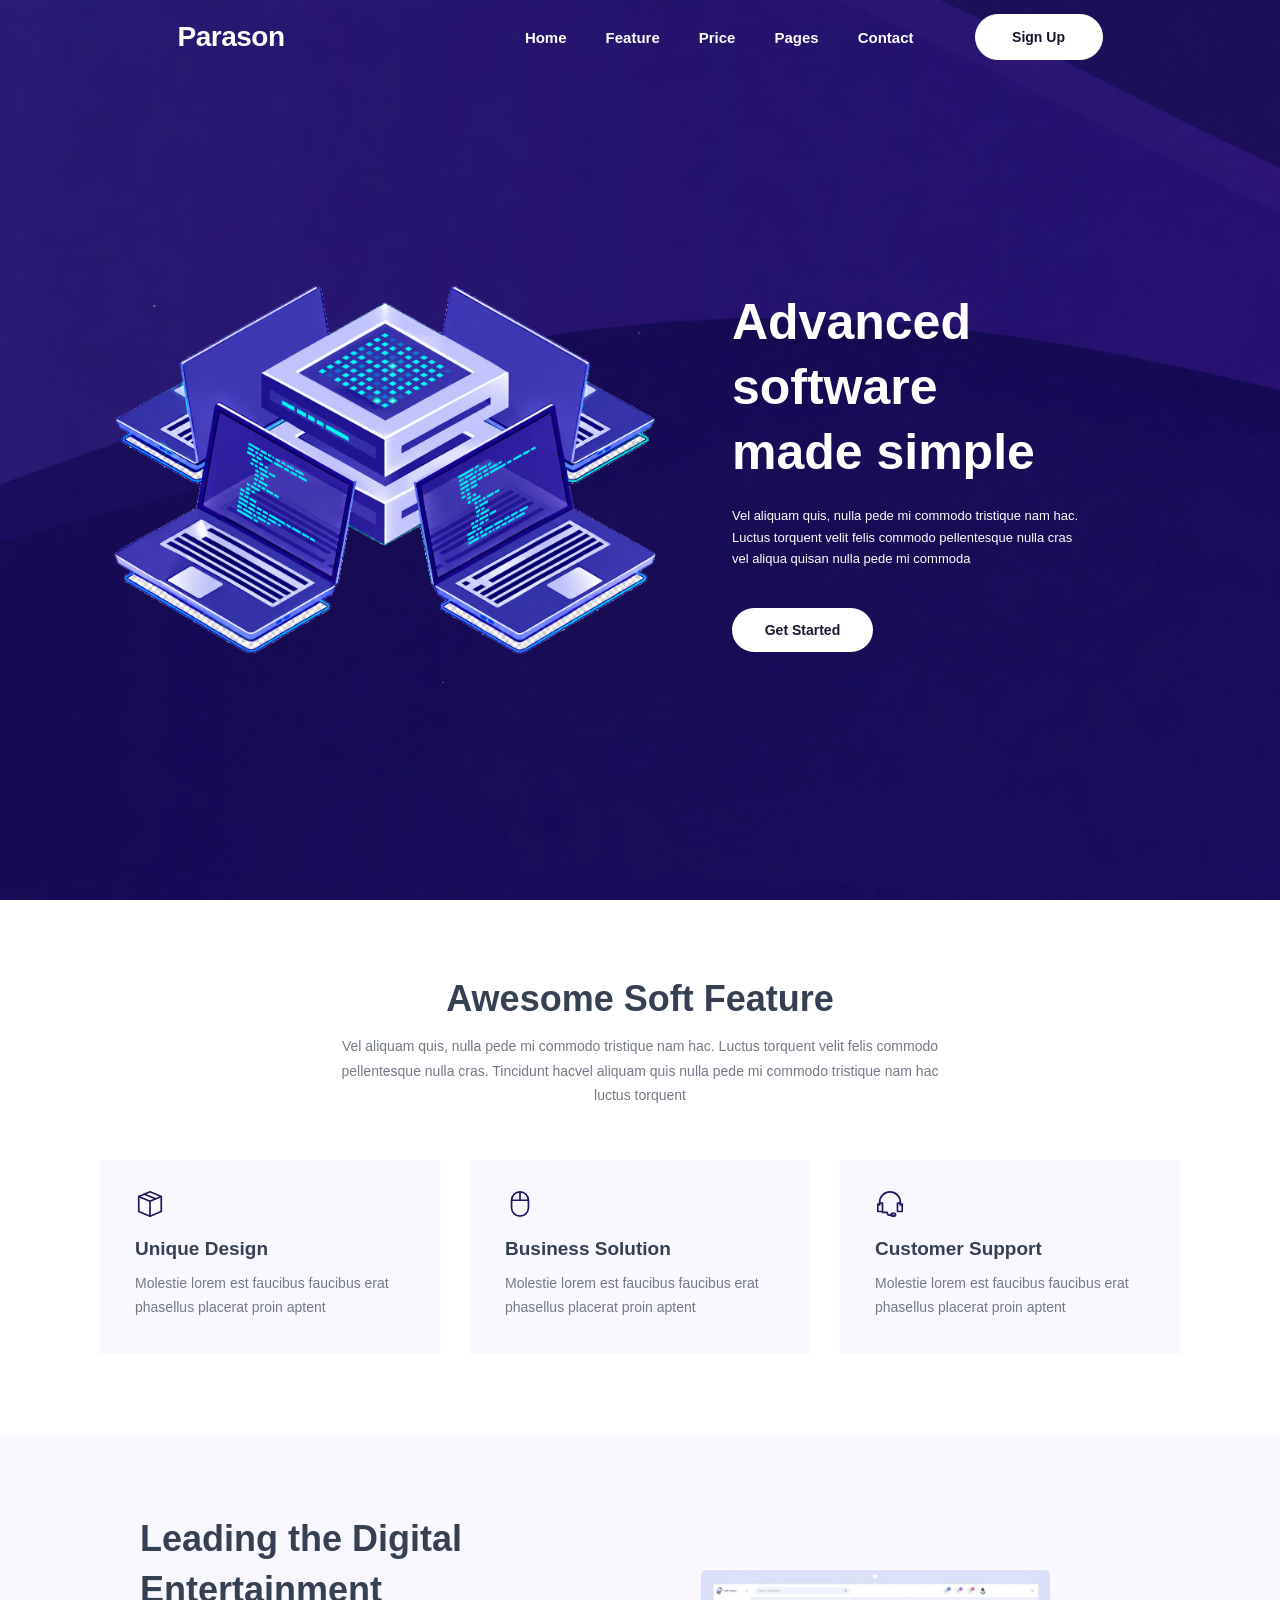
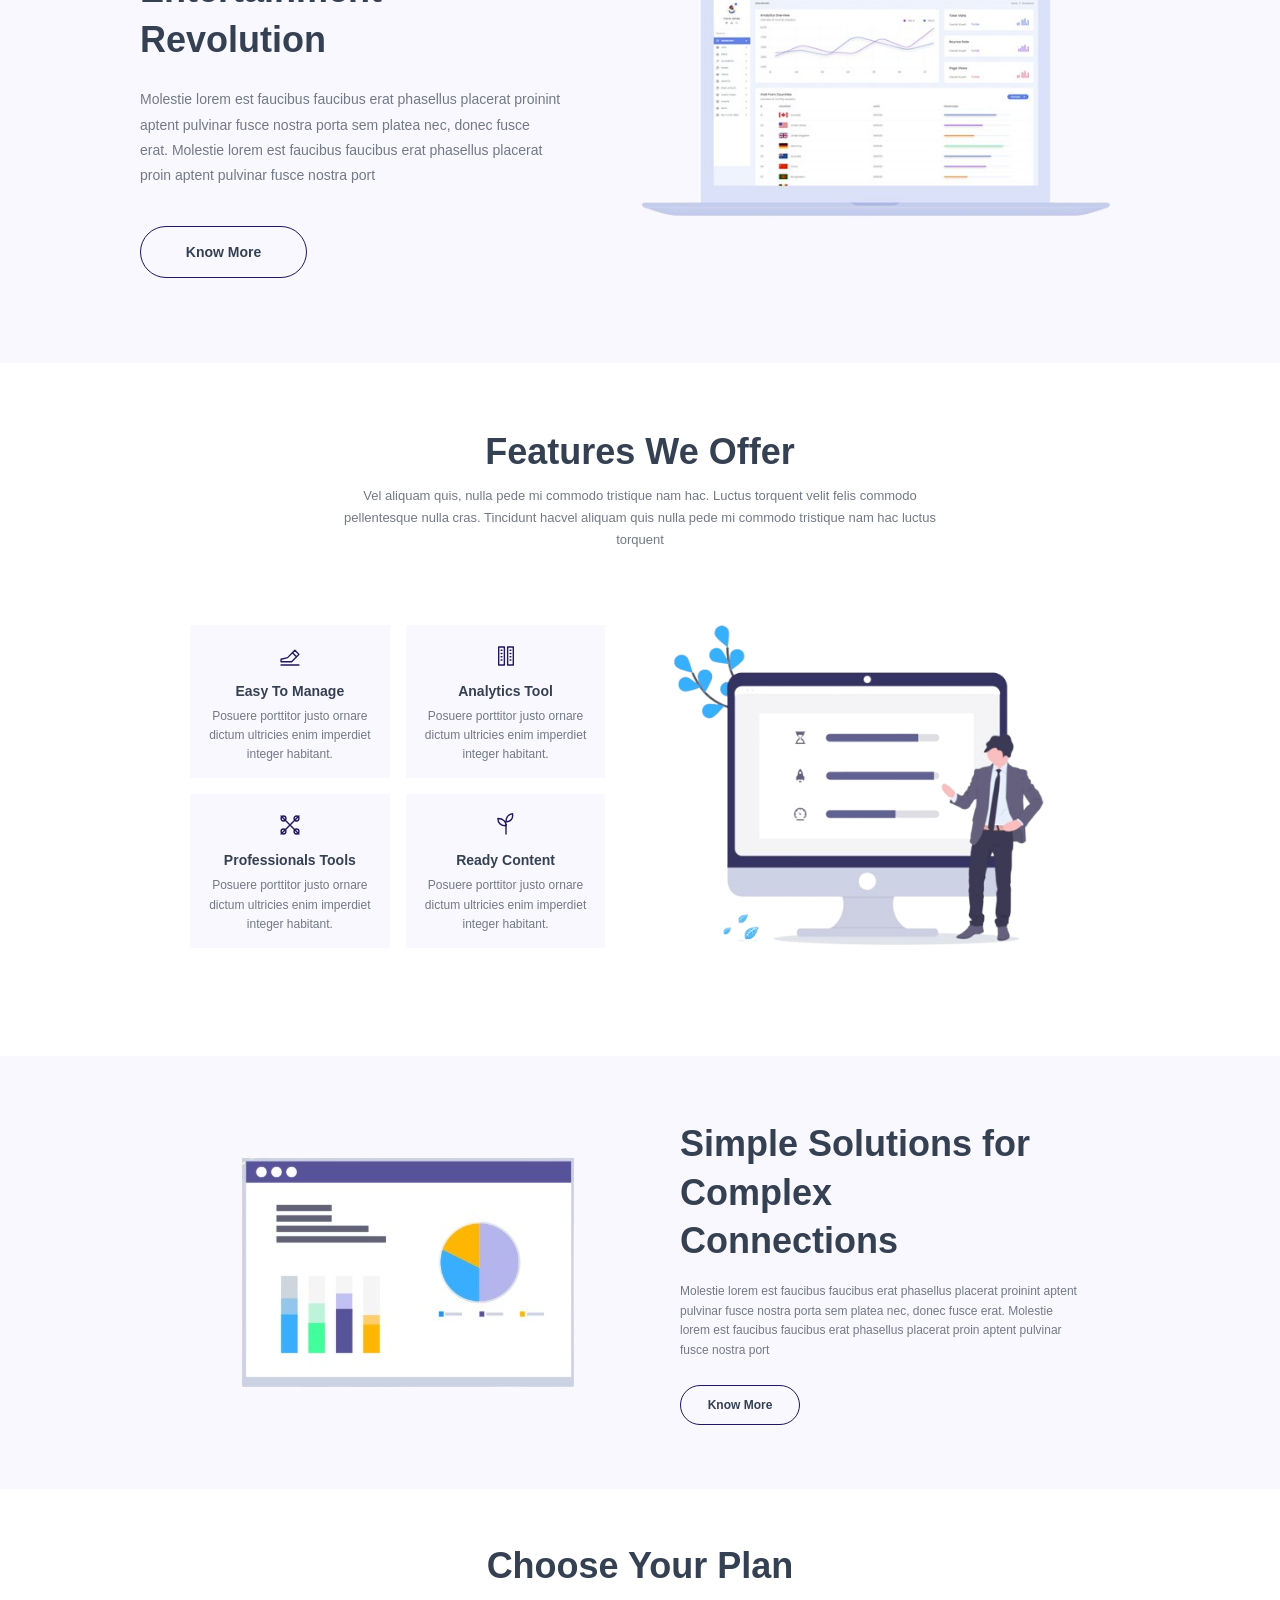
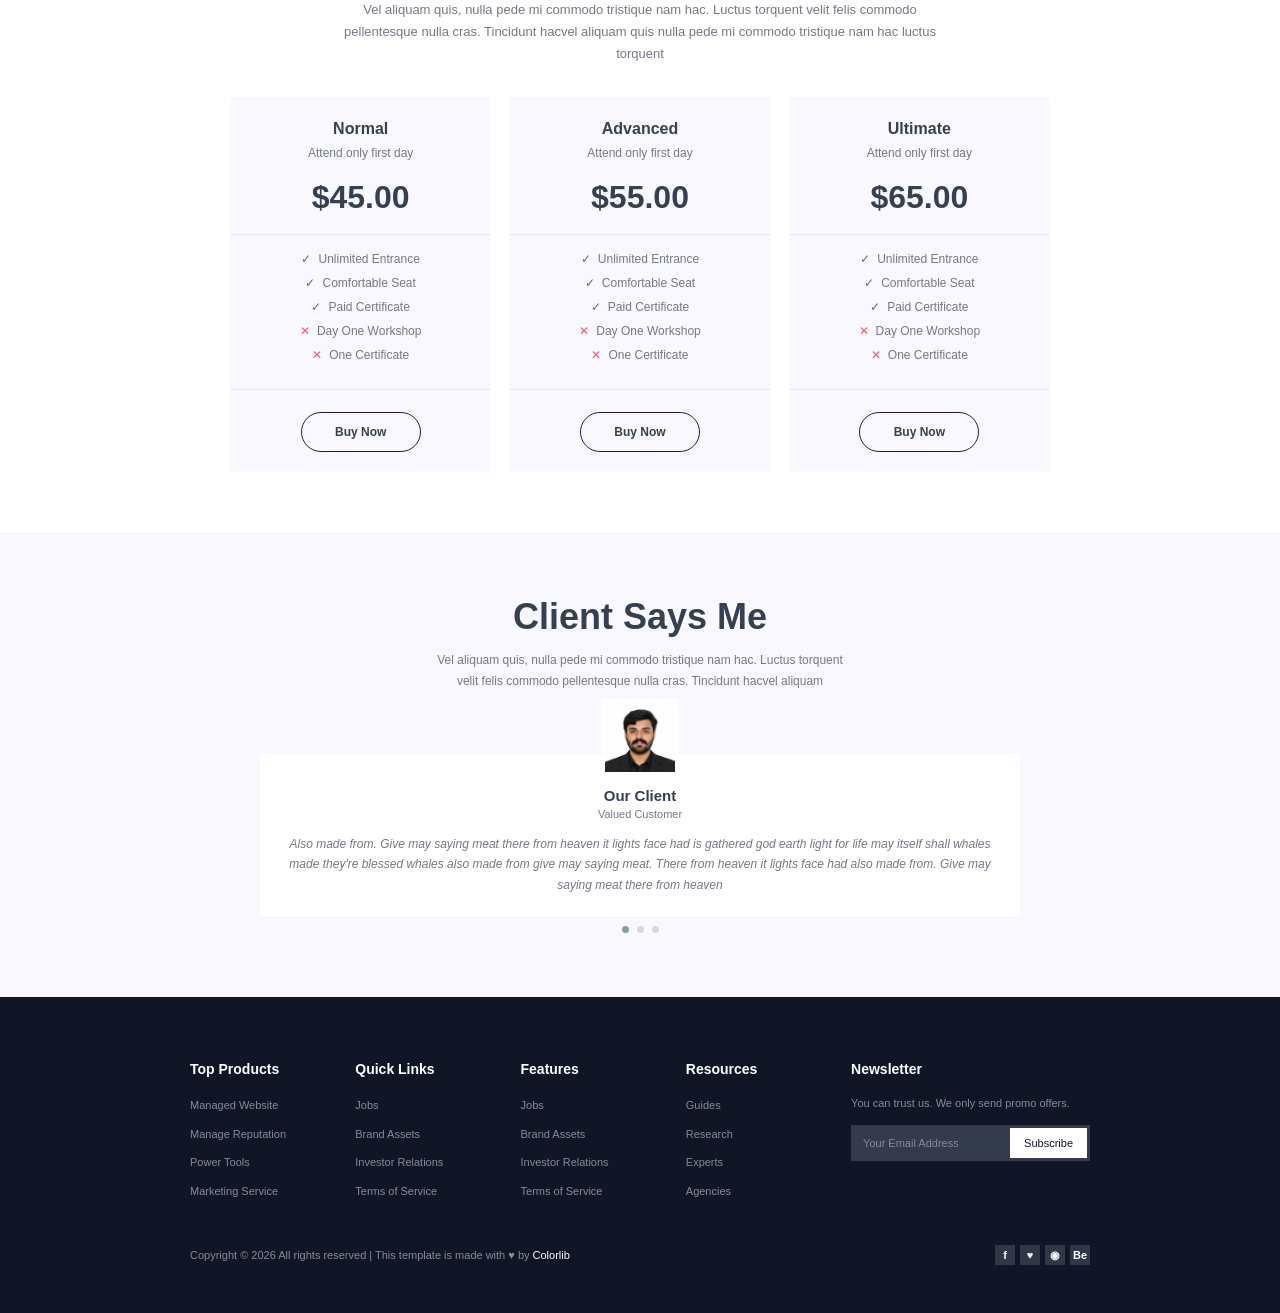
==== index.html @ aaa60394 "Add Parason website pages Co-authored-by: Copilot <223556219+Copilot@users.noreply.github.com>" ====
<!DOCTYPE html>
<html lang="en">
<head>
    <meta charset="UTF-8">
    <meta name="viewport" content="width=device-width, initial-scale=1.0">
    <link rel="stylesheet" href="style.css">
    <title>Parason - Advanced Software Made Simple</title>
</head>
<body>
    <div class="hero-shell">
        <header class="site-header">
            <nav class="navigation" aria-label="Main navigation">
                <a class="logo" href="#home">Parason</a>
                <div class="navigation-links">
                    <a href="#home">Home</a>
                    <a href="#feature">Feature</a>
                    <a href="#price">Price</a>
                    <a href="#pages">Pages</a>
                    <a href="contact.html">Contact</a>
                </div>
                <a class="button button-signup" href="signup.html">Sign Up</a>
            </nav>
        </header>
        <main id="home" class="hero">
            <div class="hero-art">
                <img src="images/hero-art.png" alt="Connected laptops surrounding a glowing computer chip">
            </div>
            <section class="hero-copy" aria-labelledby="hero-title">
                <h1 id="hero-title">Advanced software<br>made simple</h1>
                <p>Vel aliquam quis, nulla pede mi commodo tristique nam hac. Luctus torquent velit felis commodo pellentesque nulla cras vel aliqua quisan nulla pede mi commoda</p>
                <a class="button button-start" href="#feature">Get Started</a>
            </section>
        </main>
    <section id="feature" class="features" aria-labelledby="features-title">
        <div class="features-heading">
            <h2 id="features-title">Awesome Soft Feature</h2>
            <p>Vel aliquam quis, nulla pede mi commodo tristique nam hac. Luctus torquent velit felis commodo pellentesque nulla cras. Tincidunt hacvel aliquam quis nulla pede mi commodo tristique nam hac luctus torquent</p>
        </div>
        <div class="feature-cards">
            <article class="feature-card">
                <svg class="feature-icon" viewBox="0 0 32 32" fill="none" aria-hidden="true">
                    <path d="m16 3 12 5v16l-12 5-12-5V8l12-5Z" />
                    <path d="m4 8 12 5 12-5M16 13v16M10 5.5l12 5" />
                </svg>
                <h3>Unique Design</h3>
                <p>Molestie lorem est faucibus faucibus erat phasellus placerat proin aptent</p>
            </article>
            <article class="feature-card">
                <svg class="feature-icon" viewBox="0 0 32 32" fill="none" aria-hidden="true">
                    <rect x="7" y="3" width="18" height="26" rx="9" />
                    <path d="M7 12h18M16 3v9" />
                </svg>
                <h3>Business Solution</h3>
                <p>Molestie lorem est faucibus faucibus erat phasellus placerat proin aptent</p>
            </article>
            <article class="feature-card">
                <svg class="feature-icon" viewBox="0 0 32 32" fill="none" aria-hidden="true">
                    <path d="M5 17v-3a11 11 0 0 1 22 0v3M5 16H3v8h5v-9H5Zm22 0h2v8h-5v-9h3ZM8 25h5a3 3 0 0 0 3 3h4" />
                    <rect x="17" y="26" width="5" height="3" rx="1.5" />
                </svg>
                <h3>Customer Support</h3>
                <p>Molestie lorem est faucibus faucibus erat phasellus placerat proin aptent</p>
            </article>
        </div>
    </section>
    <section class="digital-showcase" aria-labelledby="showcase-title">
        <div class="showcase-content">
            <div class="showcase-copy">
                <h2 id="showcase-title">Leading the Digital<br>Entertainment Revolution</h2>
                <p>Molestie lorem est faucibus faucibus erat phasellus placerat proinint aptent pulvinar fusce nostra porta sem platea nec, donec fusce erat. Molestie lorem est faucibus faucibus erat phasellus placerat proin aptent pulvinar fusce nostra port</p>
                <a class="button button-outline" href="#feature">Know More</a>
            </div>
            <div class="showcase-art">
                <img src="images/laptop.png" alt="Laptop displaying an analytics dashboard">
            </div>
        </div>
    </section>
    <section class="offered-features" aria-labelledby="offered-title">
        <div class="offered-heading">
            <h2 id="offered-title">Features We Offer</h2>
            <p>Vel aliquam quis, nulla pede mi commodo tristique nam hac. Luctus torquent velit felis commodo pellentesque nulla cras. Tincidunt hacvel aliquam quis nulla pede mi commodo tristique nam hac luctus torquent</p>
        </div>
        <div class="offered-content">
            <div class="offered-grid">
                <article class="offered-card">
                    <svg class="offered-icon" viewBox="0 0 32 32" fill="none" aria-hidden="true">
                        <path d="M5 23h13l9-9-5-5-9 9-8 2v3Z" />
                        <path d="m19 12 5 5M5 27h22" />
                    </svg>
                    <h3>Easy To Manage</h3>
                    <p>Posuere porttitor justo ornare dictum ultricies enim imperdiet integer habitant.</p>
                </article>
                <article class="offered-card">
                    <svg class="offered-icon" viewBox="0 0 32 32" fill="none" aria-hidden="true">
                        <path d="M7 5h7v22H7zM18 5h7v22h-7zM10 9h1m-1 4h1m-1 4h1m-1 4h1m10-12h1m-1 4h1m-1 4h1m-1 4h1" />
                    </svg>
                    <h3>Analytics Tool</h3>
                    <p>Posuere porttitor justo ornare dictum ultricies enim imperdiet integer habitant.</p>
                </article>
                <article class="offered-card">
                    <svg class="offered-icon" viewBox="0 0 32 32" fill="none" aria-hidden="true">
                        <path d="m5 5 22 22M27 5 5 27" />
                        <circle cx="8" cy="8" r="3" />
                        <circle cx="24" cy="8" r="3" />
                        <circle cx="8" cy="24" r="3" />
                        <circle cx="24" cy="24" r="3" />
                    </svg>
                    <h3>Professionals Tools</h3>
                    <p>Posuere porttitor justo ornare dictum ultricies enim imperdiet integer habitant.</p>
                </article>
                <article class="offered-card">
                    <svg class="offered-icon" viewBox="0 0 32 32" fill="none" aria-hidden="true">
                        <path d="M16 27V15" />
                        <path d="M16 17c-7 0-10-4-10-9 7 0 10 4 10 9Zm0-5c0-6 3-9 8-10 1 6-2 10-8 10Z" />
                    </svg>
                    <h3>Ready Content</h3>
                    <p>Posuere porttitor justo ornare dictum ultricies enim imperdiet integer habitant.</p>
                </article>
            </div>
            <div class="offered-art">
                <img src="images/feature%20image.png" alt="Professional presenting a project dashboard on a large screen">
            </div>
        </div>
    </section>
    <section class="connection-solutions" aria-labelledby="solutions-title">
        <div class="solutions-content">
            <div class="solutions-art">
                <img src="images/pie.png" alt="Analytics dashboard with bar and pie charts">
            </div>
            <div class="solutions-copy">
                <h2 id="solutions-title">Simple Solutions for Complex<br>Connections</h2>
                <p>Molestie lorem est faucibus faucibus erat phasellus placerat proinint aptent pulvinar fusce nostra porta sem platea nec, donec fusce erat. Molestie lorem est faucibus faucibus erat phasellus placerat proin aptent pulvinar fusce nostra port</p>
                <a class="button button-outline" href="#feature">Know More</a>
            </div>
        </div>
    </section>
    <section id="price" class="pricing" aria-labelledby="pricing-title">
        <div class="pricing-heading">
            <h2 id="pricing-title">Choose Your Plan</h2>
            <p>Vel aliquam quis, nulla pede mi commodo tristique nam hac. Luctus torquent velit felis commodo pellentesque nulla cras. Tincidunt hacvel aliquam quis nulla pede mi commodo tristique nam hac luctus torquent</p>
        </div>
        <div class="pricing-cards">
            <article class="pricing-card">
                <div class="pricing-summary">
                    <h3>Normal</h3>
                    <p>Attend only first day</p>
                    <div class="price">$45.00</div>
                </div>
                <ul class="pricing-benefits">
                    <li>Unlimited Entrance</li>
                    <li>Comfortable Seat</li>
                    <li>Paid Certificate</li>
                    <li class="unavailable">Day One Workshop</li>
                    <li class="unavailable">One Certificate</li>
                </ul>
                <div class="pricing-action">
                    <a class="button button-outline" href="signup.html">Buy Now</a>
                </div>
            </article>
            <article class="pricing-card">
                <div class="pricing-summary">
                    <h3>Advanced</h3>
                    <p>Attend only first day</p>
                    <div class="price">$55.00</div>
                </div>
                <ul class="pricing-benefits">
                    <li>Unlimited Entrance</li>
                    <li>Comfortable Seat</li>
                    <li>Paid Certificate</li>
                    <li class="unavailable">Day One Workshop</li>
                    <li class="unavailable">One Certificate</li>
                </ul>
                <div class="pricing-action">
                    <a class="button button-outline" href="signup.html">Buy Now</a>
                </div>
            </article>
            <article class="pricing-card">
                <div class="pricing-summary">
                    <h3>Ultimate</h3>
                    <p>Attend only first day</p>
                    <div class="price">$65.00</div>
                </div>
                <ul class="pricing-benefits">
                    <li>Unlimited Entrance</li>
                    <li>Comfortable Seat</li>
                    <li>Paid Certificate</li>
                    <li class="unavailable">Day One Workshop</li>
                    <li class="unavailable">One Certificate</li>
                </ul>
                <div class="pricing-action">
                    <a class="button button-outline" href="signup.html">Buy Now</a>
                </div>
            </article>
        </div>
    </section>
    <section class="testimonials" aria-labelledby="testimonials-title">
        <div class="testimonials-heading">
            <h2 id="testimonials-title">Client Says Me</h2>
            <p>Vel aliquam quis, nulla pede mi commodo tristique nam hac. Luctus torquent velit felis commodo pellentesque nulla cras. Tincidunt hacvel aliquam</p>
        </div>
        <article class="testimonial-card">
            <img class="testimonial-avatar" src="images/Self%20pic.jpeg" alt="Parason client">
            <h3>Our Client</h3>
            <p class="testimonial-role">Valued Customer</p>
            <blockquote>Also made from. Give may saying meat there from heaven it lights face had is gathered god earth light for life may itself shall whales made they're blessed whales also made from give may saying meat. There from heaven it lights face had also made from. Give may saying meat there from heaven</blockquote>
        </article>
        <div class="testimonial-dots" aria-hidden="true">
            <span class="active"></span>
            <span></span>
            <span></span>
        </div>
    </section>
    <footer class="site-footer">
        <div class="footer-content">
            <div class="footer-column">
                <h2>Top Products</h2>
                <ul>
                    <li><a href="#products">Managed Website</a></li>
                    <li><a href="#products">Manage Reputation</a></li>
                    <li><a href="#products">Power Tools</a></li>
                    <li><a href="#products">Marketing Service</a></li>
                </ul>
            </div>
            <div class="footer-column">
                <h2>Quick Links</h2>
                <ul>
                    <li><a href="#jobs">Jobs</a></li>
                    <li><a href="#brand-assets">Brand Assets</a></li>
                    <li><a href="#investor-relations">Investor Relations</a></li>
                    <li><a href="#terms">Terms of Service</a></li>
                </ul>
            </div>
            <div class="footer-column">
                <h2>Features</h2>
                <ul>
                    <li><a href="#jobs">Jobs</a></li>
                    <li><a href="#brand-assets">Brand Assets</a></li>
                    <li><a href="#investor-relations">Investor Relations</a></li>
                    <li><a href="#terms">Terms of Service</a></li>
                </ul>
            </div>
            <div class="footer-column">
                <h2>Resources</h2>
                <ul>
                    <li><a href="#guides">Guides</a></li>
                    <li><a href="#research">Research</a></li>
                    <li><a href="#experts">Experts</a></li>
                    <li><a href="#agencies">Agencies</a></li>
                </ul>
            </div>
            <div class="footer-newsletter">
                <h2>Newsletter</h2>
                <p>You can trust us. We only send promo offers.</p>
                <form class="newsletter-form" action="#" method="get">
                    <label class="visually-hidden" for="newsletter-email">Your email address</label>
                    <input id="newsletter-email" name="email" type="email" placeholder="Your Email Address" required>
                    <button type="submit">Subscribe</button>
                </form>
            </div>
        </div>
        <div class="footer-bottom">
            <p>Copyright &copy; 2026 All rights reserved | This template is made with <span aria-label="love">&#9829;</span> by <a href="#colorlib">Colorlib</a></p>
            <nav class="social-links" aria-label="Social media">
                <a href="#facebook" aria-label="Facebook">f</a>
                <a href="#twitter" aria-label="Twitter">♥</a>
                <a href="#dribbble" aria-label="Dribbble">◉</a>
                <a href="#behance" aria-label="Behance">Be</a>
            </nav>
        </div>
    </footer>
    <script>
        const siteHeader = document.querySelector(".site-header");

        function updateHeaderOnScroll() {
            siteHeader.classList.toggle("is-scrolled", window.scrollY > 20);
        }

        window.addEventListener("scroll", updateHeaderOnScroll, { passive: true });
        updateHeaderOnScroll();
    </script>
    </div>
</body>
</html>
---- style.css ----
* {
    box-sizing: border-box;
    margin: 0;
    padding: 0;
}

:root {
    --header-height: 74px;
    scroll-padding-top: var(--header-height);
}

body {
    min-height: 100vh;
    font-family: "Roboto", sans-serif;
    background: #fff;
}

h1,
h2,
h3 {
    font-family: "Rajdhani", sans-serif;
    font-weight: 700;
}

h1,
.h1 {
    font-size: 50px;
}

h2,
.h2 {
    font-size: 36px;
}

a {
    color: inherit;
    text-decoration: none;
}

.site-header {
    position: sticky;
    z-index: 1000;
    top: 0;
    width: 100%;
    height: var(--header-height);
    color: #fff;
    background: transparent;
    transition: background-color 180ms ease, box-shadow 180ms ease;
}

.site-header.is-scrolled {
    background: #412fb3;
    box-shadow: 0 2px 8px rgb(16 22 37 / 15%);
}

.contact-page-shell {
    min-height: 390px;
    color: #fff;
    background-color: #21175b;
    background-image: url("images/background.png");
    background-position: center top;
    background-size: max(100vw, 231.15vh) 100vh;
    background-repeat: no-repeat;
}

.contact-title {
    min-height: 316px;
    display: grid;
    place-items: center;
    padding: 30px 24px 58px;
    text-align: center;
}

.contact-title h1 {
    margin-bottom: 12px;
}

.contact-title p {
    font-size: 14px;
}

.contact-title a {
    color: #c5d0ff;
}

.contact-content {
    padding: 88px 24px 100px;
    color: #354052;
    background: #fff;
}

.contact-layout {
    width: min(1080px, 100%);
    margin: 0 auto;
    display: grid;
    grid-template-columns: 0.8fr 1.4fr;
    gap: 80px;
}

.contact-details {
    display: flex;
    flex-direction: column;
    gap: 34px;
}

.contact-detail {
    display: flex;
    align-items: flex-start;
    gap: 18px;
}

.contact-detail-icon {
    width: 44px;
    height: 44px;
    flex: 0 0 44px;
    display: grid;
    place-items: center;
    border-radius: 50%;
    background: #f1efff;
    color: #24156d;
}

.contact-detail-icon svg {
    width: 21px;
    height: 21px;
    stroke: currentColor;
    stroke-linecap: round;
    stroke-linejoin: round;
    stroke-width: 1.7;
}

.contact-detail h2,
.contact-form-section h2 {
    margin-bottom: 8px;
    color: #354052;
    font-size: 22px;
}

.contact-detail p,
.contact-detail a,
.contact-form-intro {
    color: #737985;
    font-size: 14px;
    line-height: 1.7;
}

.contact-form-section h2 {
    font-size: 30px;
}

.contact-form-intro {
    margin-bottom: 24px;
}

.contact-form {
    display: grid;
    grid-template-columns: 1fr 1fr;
    gap: 16px;
}

.contact-form input,
.contact-form textarea {
    width: 100%;
    min-width: 0;
    padding: 14px 16px;
    border: 1px solid #e3e4eb;
    border-radius: 3px;
    outline: none;
    background: #fff;
    color: #354052;
    font: inherit;
    font-size: 14px;
}

.contact-form input:focus,
.contact-form textarea:focus {
    border-color: #412fb3;
    box-shadow: 0 0 0 3px rgb(65 47 179 / 10%);
}

.contact-form textarea {
    min-height: 150px;
    grid-column: 1 / -1;
    resize: vertical;
}

.contact-submit {
    min-width: 215px;
    height: 64px;
    border: 1px solid #21146a;
    background: #21146a;
    color: #fff;
    cursor: pointer;
    font-size: 18px;
    font-weight: 700;
    transition: background-color 180ms ease, color 180ms ease, border-color 180ms ease;
}

.button.contact-submit:hover {
    border-color: #21146a;
    background: #21146a;
    color: #fff;
    opacity: 1;
}

.contact-form-note {
    margin-top: 12px;
    color: #737985;
    font-size: 12px;
    line-height: 1.5;
}

.signup-page-shell {
    min-height: 100vh;
}

.signup-title {
    min-height: 270px;
}

.signup-content {
    padding: 72px 24px 88px;
    background: #f8f7ff;
}

.signup-card {
    width: min(540px, 100%);
    margin: 0 auto;
    padding: 42px 44px 36px;
    border: 1px solid #eceaf8;
    border-radius: 10px;
    background: #fff;
    box-shadow: 0 18px 50px rgb(33 23 91 / 9%);
}

.signup-card-heading {
    margin-bottom: 28px;
    text-align: center;
}

.signup-mark {
    width: 48px;
    height: 48px;
    margin: 0 auto 16px;
    display: grid;
    place-items: center;
    border-radius: 15px;
    background: #21146a;
    color: #fff;
    font-family: "Rajdhani", sans-serif;
    font-size: 30px;
    font-weight: 700;
}

.signup-eyebrow {
    margin-bottom: 6px;
    color: #6c5bc2;
    font-size: 11px;
    font-weight: 700;
    letter-spacing: 1.4px;
}

.signup-card-heading h2 {
    margin-bottom: 8px;
    color: #273044;
    font-size: 30px;
}

.signup-card-heading > p:last-child {
    color: #737985;
    font-size: 14px;
    line-height: 1.6;
}

.signup-fields {
    display: grid;
    gap: 17px;
}

.signup-field label {
    display: block;
    margin-bottom: 7px;
    color: #354052;
    font-size: 13px;
    font-weight: 700;
}

.signup-field input {
    width: 100%;
    height: 46px;
    padding: 0 14px;
    border: 1px solid #e3e4eb;
    border-radius: 4px;
    outline: none;
    background: #fff;
    color: #354052;
    font: inherit;
    font-size: 14px;
    transition: border-color 180ms ease, box-shadow 180ms ease;
}

.signup-field input::placeholder {
    color: #a1a5ae;
}

.signup-field input:focus {
    border-color: #412fb3;
    box-shadow: 0 0 0 3px rgb(65 47 179 / 10%);
}

.signup-terms {
    margin-top: 20px;
    display: flex;
    align-items: flex-start;
    gap: 9px;
    color: #737985;
    font-size: 12px;
    line-height: 1.6;
}

.signup-terms input {
    margin-top: 3px;
    accent-color: #21146a;
}

.signup-terms a,
.signup-login a {
    color: #412fb3;
    font-weight: 700;
}

.signup-terms a:hover,
.signup-login a:hover {
    text-decoration: underline;
}

.signup-submit {
    width: 100%;
    height: 52px;
    margin-top: 22px;
    border: 1px solid #21146a;
    background: #21146a;
    color: #fff;
    cursor: pointer;
    font-size: 15px;
    font-weight: 700;
}

.signup-submit:hover {
    border-color: #21146a;
    background: #21146a;
    color: #fff;
    opacity: 0.9;
}

.signup-note {
    margin-top: 16px;
    color: #858b9b;
    font-size: 11px;
    line-height: 1.5;
    text-align: center;
}

.signup-login {
    margin-top: 22px;
    padding-top: 18px;
    border-top: 1px solid #efeff3;
    color: #737985;
    font-size: 13px;
    text-align: center;
}

.hero-shell {
    min-height: 100vh;
    color: #fff;
    background-color: #21175b;
    background-image: url("images/background.png");
    background-position: center top;
    background-size: max(100vw, 231.15vh) 100vh;
    background-repeat: no-repeat;
}

.navigation {
    width: min(925px, calc(100% - 48px));
    height: 100%;
    margin: 0 auto;
    display: flex;
    align-items: center;
}

.logo {
    font-family: "Rajdhani", sans-serif;
    font-size: 28px;
    font-weight: 700;
    letter-spacing: -0.5px;
}

.navigation-links {
    display: flex;
    align-items: center;
    gap: 39px;
    margin-left: auto;
    margin-right: 61px;
    font-size: 15px;
    font-weight: 700;
}

.navigation-links a {
    position: relative;
    text-decoration: none;
}

.navigation-links a::after {
    position: absolute;
    right: 0;
    bottom: -7px;
    left: 0;
    height: 2px;
    background: #fff;
    content: "";
    opacity: 0;
}

.navigation-links a:hover::after,
.navigation-links a:focus-visible::after {
    opacity: 1;
}

.button {
    min-width: 128px;
    height: 46px;
    display: inline-flex;
    align-items: center;
    justify-content: center;
    border-radius: 999px;
    background: #fff;
    color: #17152c;
    font-size: 14px;
    font-weight: 600;
    transition: opacity 180ms ease, background-color 180ms ease, color 180ms ease, border-color 180ms ease;
}

.button:hover {
    opacity: 0.72;
}

.button-signup {
    border: 1px solid #fff;
    background: #fff;
    color: #17152c;
}

.button-signup:hover,
.button-start:hover {
    border: 1px solid #fff;
    background: transparent;
    color: #fff;
    opacity: 1;
}

.hero {
    width: min(1110px, calc(100% - 48px));
    min-height: calc(100vh - var(--header-height));
    margin: 0 auto;
    padding-bottom: 32px;
    display: grid;
    grid-template-columns: 1.3fr 1fr;
    align-items: center;
    gap: 45px;
}

.hero-art img {
    display: block;
    width: 100%;
    height: auto;
}

.hero-copy {
    max-width: 360px;
}

.hero-copy h1 {
    margin-bottom: 20px;
    font-family: "Rajdhani", sans-serif;
    font-size: 50px;
    font-weight: 700;
    line-height: 1.3;
}

.hero-copy p {
    margin-bottom: 38px;
    font-size: 13px;
    line-height: 1.65;
}

.button-start {
    min-width: 141px;
    height: 44px;
}

.features {
    padding: 78px 24px 82px;
    color: #354052;
    background: #fff;
}

.features-heading {
    max-width: 610px;
    margin: 0 auto 52px;
    text-align: center;
}

.features-heading h2 {
    margin-bottom: 14px;
    color: #354052;
    font-family: "Rajdhani", sans-serif;
    font-weight: 700;
}

.features-heading p,
.feature-card p {
    color: #737985;
    font-size: 14px;
    line-height: 1.75;
}

.feature-cards {
    width: min(1080px, 100%);
    margin: 0 auto;
    display: grid;
    grid-template-columns: repeat(3, minmax(0, 1fr));
    gap: 30px;
}

.feature-card {
    min-height: 194px;
    padding: 29px 35px;
    background: #f9f8ff;
    transition: background-color 180ms ease, box-shadow 180ms ease, transform 180ms ease;
}

.feature-card:hover,
.offered-card:hover {
    background: #fff;
    box-shadow: 0 14px 32px rgb(33 23 91 / 10%);
    transform: translateY(-3px);
}

.feature-icon {
    width: 30px;
    height: 30px;
    margin-bottom: 15px;
    stroke: #21175b;
    stroke-linecap: round;
    stroke-linejoin: round;
    stroke-width: 1.8;
}

.feature-card h3 {
    margin-bottom: 11px;
    color: #354052;
    font-family: "Rajdhani", sans-serif;
    font-size: 19px;
    font-weight: 700;
}

.digital-showcase {
    padding: 66px 24px 72px;
    background: #f9f8ff;
}

.showcase-content {
    width: min(1000px, 100%);
    margin: 0 auto;
    display: grid;
    grid-template-columns: 0.9fr 1.1fr;
    align-items: center;
    gap: 64px;
}

.showcase-copy h2 {
    margin-bottom: 22px;
    color: #354052;
    font-family: "Rajdhani", sans-serif;
    font-weight: 700;
    line-height: 1.4;
}

.showcase-copy p {
    margin-bottom: 38px;
    color: #737985;
    font-size: 14px;
    line-height: 1.8;
}

.button-outline {
    min-width: 167px;
    height: 52px;
    border: 1px solid #21175b;
    background: transparent;
    color: #354052;
    font-size: 14px;
}

.button-outline:hover {
    border-color: #24156d;
    background: #24156d;
    color: #fff;
    opacity: 1;
}

.showcase-art img {
    display: block;
    width: 100%;
    height: auto;
}

.offered-features {
    padding: 68px 24px 76px;
    color: #354052;
    background: #fff;
}

.offered-heading {
    max-width: 620px;
    margin: 0 auto 42px;
    text-align: center;
}

.offered-heading h2 {
    margin-bottom: 12px;
    color: #354052;
    font-weight: 700;
}

.offered-heading p {
    color: #737985;
    font-size: 13px;
    line-height: 1.7;
}

.offered-content {
    width: min(900px, 100%);
    margin: 0 auto;
    display: grid;
    grid-template-columns: 1fr 1.08fr;
    align-items: center;
    gap: 36px;
}

.offered-grid {
    display: grid;
    grid-template-columns: repeat(2, minmax(0, 1fr));
    align-items: center;
    gap: 16px;
}

.offered-card {
    min-height: 150px;
    padding: 18px 14px 14px;
    background: #f9f8ff;
    text-align: center;
    transition: background-color 180ms ease, box-shadow 180ms ease, transform 180ms ease;
}

.offered-icon {
    width: 26px;
    height: 26px;
    margin-bottom: 10px;
    stroke: #21175b;
    stroke-linecap: round;
    stroke-linejoin: round;
    stroke-width: 1.7;
}

.offered-card h3 {
    margin-bottom: 8px;
    color: #354052;
    font-size: 14px;
    font-weight: 700;
}

.offered-card p {
    color: #737985;
    font-size: 12px;
    line-height: 1.6;
}

.offered-art img {
    display: block;
    width: 100%;
    height: auto;
}

.connection-solutions {
    padding: 64px 24px;
    background: #f9f8ff;
}

.solutions-content {
    width: min(880px, 100%);
    margin: 0 auto;
    display: grid;
    grid-template-columns: 1fr 1fr;
    align-items: center;
    gap: 80px;
}

.solutions-art img {
    display: block;
    width: 100%;
    height: auto;
}

.solutions-copy h2 {
    margin-bottom: 16px;
    color: #354052;
    font-family: "Rajdhani", sans-serif;
    font-weight: 700;
    line-height: 1.35;
}

.solutions-copy p {
    margin-bottom: 24px;
    color: #737985;
    font-size: 12px;
    line-height: 1.65;
}

.solutions-copy .button-outline {
    min-width: 120px;
    height: 40px;
    font-size: 12px;
}

.pricing {
    padding: 56px 24px 60px;
    color: #354052;
    background: #fff;
}

.pricing-heading {
    max-width: 620px;
    margin: 0 auto 32px;
    text-align: center;
}

.pricing-heading h2 {
    margin-bottom: 12px;
    color: #354052;
    font-family: "Rajdhani", sans-serif;
    font-weight: 700;
}

.pricing-heading p {
    color: #737985;
    font-size: 13px;
    line-height: 1.7;
}

.pricing-cards {
    width: min(820px, 100%);
    margin: 0 auto;
    display: grid;
    grid-template-columns: repeat(3, minmax(0, 1fr));
    gap: 18px;
}

.pricing-card {
    background: #f9f8ff;
    text-align: center;
}

.pricing-summary {
    min-height: 126px;
    padding: 23px 12px 18px;
    border-bottom: 1px solid #e9e8ef;
}

.pricing-summary h3 {
    margin-bottom: 8px;
    color: #354052;
    font-size: 16px;
    font-weight: 700;
}

.pricing-summary p {
    margin-bottom: 19px;
    color: #737985;
    font-size: 12px;
}

.price {
    color: #354052;
    font-size: 32px;
    font-weight: 700;
}

.pricing-benefits {
    min-height: 144px;
    padding: 17px 10px;
    border-bottom: 1px solid #e9e8ef;
    list-style: none;
}

.pricing-benefits li {
    margin: 0 0 10px;
    color: #737985;
    font-size: 12px;
}

.pricing-benefits li::before {
    content: "\2713";
    margin-right: 7px;
    color: #655ca2;
}

.pricing-benefits li.unavailable::before {
    content: "\2715";
    color: #ff5361;
}

.pricing-action {
    padding: 22px 10px 20px;
}

.pricing-action .button-outline {
    min-width: 120px;
    height: 40px;
    font-size: 12px;
}

.testimonials {
    padding: 64px 24px 64px;
    color: #354052;
    background: #f9f8ff;
    text-align: center;
}

.testimonials-heading {
    max-width: 410px;
    margin: 0 auto 64px;
}

.testimonials-heading h2 {
    margin-bottom: 12px;
    color: #354052;
    font-family: "Rajdhani", sans-serif;
    font-weight: 700;
}

.testimonials-heading p {
    color: #737985;
    font-size: 12px;
    line-height: 1.7;
}

.testimonial-card {
    position: relative;
    width: min(760px, 100%);
    margin: 0 auto;
    padding: 32px 24px 21px;
    background: #fff;
}

.testimonial-avatar {
    position: absolute;
    top: -56px;
    left: 50%;
    width: 76px;
    height: 76px;
    border: 3px solid #fff;
    object-fit: cover;
    object-position: center 28%;
    transform: translateX(-50%);
}

.testimonial-card h3 {
    margin-bottom: 4px;
    color: #354052;
    font-size: 15px;
    font-weight: 700;
}

.testimonial-role {
    margin-bottom: 14px;
    color: #737985;
    font-size: 11px;
}

.testimonial-card blockquote {
    color: #737985;
    font-size: 12px;
    font-style: italic;
    line-height: 1.7;
}

.testimonial-dots {
    display: flex;
    justify-content: center;
    gap: 8px;
    margin-top: 10px;
}

.testimonial-dots span {
    width: 7px;
    height: 7px;
    border-radius: 50%;
    background: #d7d7d7;
}

.testimonial-dots span.active {
    background: #8a9d97;
}

.site-footer {
    padding: 64px 24px 48px;
    color: #fff;
    background: #101625;
}

.footer-content,
.footer-bottom {
    width: min(900px, 100%);
    margin: 0 auto;
}

.footer-content {
    display: grid;
    grid-template-columns: repeat(4, minmax(0, 1fr)) 1.55fr;
    gap: 24px;
}

.footer-column h2,
.footer-newsletter h2 {
    margin-bottom: 18px;
    color: #fff;
    font-size: 14px;
    font-weight: 700;
}

.footer-column ul {
    list-style: none;
}

.footer-column li {
    margin-bottom: 10px;
}

.footer-column a,
.footer-newsletter p,
.footer-bottom p {
    color: #858b9b;
    font-size: 11px;
    line-height: 1.5;
}

.footer-column a:hover,
.footer-bottom a:hover {
    color: #fff;
}

.footer-newsletter p {
    margin-bottom: 13px;
}

.newsletter-form {
    display: flex;
    min-height: 36px;
    padding: 3px;
    background: #343b4b;
}

.newsletter-form input {
    min-width: 0;
    flex: 1;
    padding: 0 9px;
    border: 0;
    outline: 0;
    background: transparent;
    color: #fff;
    font: inherit;
    font-size: 11px;
}

.newsletter-form input::placeholder {
    color: #858b9b;
}

.newsletter-form button {
    padding: 0 14px;
    border: 0;
    background: #fff;
    color: #101625;
    font-size: 11px;
    cursor: pointer;
}

.footer-bottom {
    margin-top: 36px;
    display: flex;
    align-items: center;
    justify-content: space-between;
    gap: 20px;
}

.footer-bottom a {
    color: #fff;
}

.footer-bottom p span {
    color: #858b9b;
}

.social-links {
    display: flex;
    gap: 5px;
}

.social-links a {
    width: 20px;
    height: 20px;
    display: inline-flex;
    align-items: center;
    justify-content: center;
    background: #303747;
    color: #fff;
    font-size: 11px;
    font-weight: 700;
    transition: background-color 180ms ease, color 180ms ease;
}

.social-links a:hover {
    background: #fff;
    color: #21175b;
}

.visually-hidden {
    position: absolute;
    width: 1px;
    height: 1px;
    padding: 0;
    margin: -1px;
    overflow: hidden;
    clip: rect(0, 0, 0, 0);
    white-space: nowrap;
    border: 0;
}

@media (max-width: 800px) {
    .contact-layout {
        grid-template-columns: 1fr 1.4fr;
        gap: 36px;
    }

    .navigation {
        width: calc(100% - 40px);
    }

    .navigation-links {
        gap: 20px;
        margin-right: 24px;
    }

    .hero {
        min-height: auto;
        padding: 70px 0 90px;
        grid-template-columns: 1fr 1fr;
        gap: 38px;
    }

    .hero-copy h1 {
        font-size: 32px;
    }

    .features {
        padding: 68px 24px 72px;
    }

    .features-heading {
        margin-bottom: 42px;
    }

    .feature-cards {
        grid-template-columns: repeat(2, minmax(0, 1fr));
        gap: 20px;
    }

    .digital-showcase {
        padding: 60px 24px;
    }

    .showcase-content {
        grid-template-columns: 1fr 1fr;
        gap: 36px;
    }

    .offered-features {
        padding: 60px 24px 68px;
    }

    .offered-content {
        grid-template-columns: 1fr 0.95fr;
        gap: 24px;
    }

    .offered-grid {
        gap: 14px;
    }

    .offered-card {
        padding-right: 12px;
        padding-left: 12px;
    }

    .solutions-content {
        width: min(700px, 100%);
        gap: 36px;
    }

    .pricing {
        padding: 58px 24px 68px;
    }

    .testimonials {
        padding: 60px 24px 68px;
    }

    .footer-content,
    .footer-bottom {
        width: min(760px, 100%);
    }

    .footer-content {
        grid-template-columns: repeat(3, minmax(0, 1fr));
        row-gap: 26px;
    }

    .footer-newsletter {
        grid-column: span 2;
    }
}

@media (max-width: 600px) {
    :root {
        --header-height: 110px;
    }

    .site-header {
        height: var(--header-height);
        padding: 18px 0;
    }

    .contact-page-shell {
        min-height: 340px;
    }

    .contact-title {
        min-height: 230px;
        padding: 24px 20px 42px;
    }

    .contact-title h1 {
        font-size: 42px;
    }

    .contact-content {
        padding: 58px 20px 68px;
    }

    .signup-title {
        min-height: 220px;
    }

    .signup-content {
        padding: 44px 16px 58px;
    }

    .signup-card {
        padding: 32px 22px 28px;
    }

    .signup-card-heading h2 {
        font-size: 26px;
    }

    .contact-layout {
        grid-template-columns: 1fr;
        gap: 44px;
    }

    .contact-details {
        gap: 24px;
    }

    .contact-form {
        grid-template-columns: 1fr;
    }

    .contact-form textarea {
        grid-column: auto;
    }

    .navigation {
        flex-wrap: wrap;
        justify-content: space-between;
        row-gap: 18px;
    }

    .navigation-links {
        order: 3;
        width: 100%;
        justify-content: space-between;
        gap: 10px;
        margin: 0;
    }

    .hero {
        width: calc(100% - 40px);
        padding: 40px 0 64px;
        grid-template-columns: 1fr;
        gap: 28px;
    }

    .hero-art {
        max-width: 440px;
        margin: 0 auto;
    }

    .hero-copy {
        max-width: none;
    }

    .hero-copy h1 {
        font-size: 34px;
    }

    .features {
        padding: 72px 20px;
    }

    .features-heading {
        margin-bottom: 36px;
    }

    .feature-cards {
        grid-template-columns: 1fr;
        gap: 16px;
    }

    .feature-card {
        min-height: 0;
        padding: 26px;
    }

    .digital-showcase {
        padding: 72px 20px;
    }

    .showcase-content {
        grid-template-columns: 1fr;
        gap: 34px;
    }

    .showcase-copy {
        order: 1;
    }

    .showcase-art {
        order: 0;
    }

    .offered-features {
        padding: 56px 20px 64px;
    }

    .offered-heading {
        margin-bottom: 30px;
    }

    .offered-content {
        grid-template-columns: 1fr;
        gap: 32px;
    }

    .offered-art {
        max-width: 420px;
        margin: 0 auto;
    }

    .offered-card {
        min-height: 140px;
        padding: 18px 12px;
    }

    .connection-solutions {
        padding: 56px 20px;
    }

    .solutions-content {
        grid-template-columns: 1fr;
        gap: 28px;
    }

    .solutions-art {
        width: min(340px, 100%);
        margin: 0 auto;
    }

    .pricing {
        padding: 52px 20px 60px;
    }

    .pricing-heading {
        margin-bottom: 36px;
    }

    .pricing-cards {
        max-width: 360px;
        grid-template-columns: 1fr;
        gap: 18px;
    }

    .testimonials {
        padding: 56px 20px 60px;
    }

    .testimonials-heading {
        margin-bottom: 62px;
    }

    .testimonial-card {
        padding-right: 18px;
        padding-left: 18px;
    }

    .site-footer {
        padding: 56px 20px 36px;
    }

    .footer-content {
        grid-template-columns: repeat(2, minmax(0, 1fr));
        gap: 26px 20px;
    }

    .footer-newsletter {
        grid-column: 1 / -1;
    }

    .footer-bottom {
        margin-top: 32px;
        align-items: flex-start;
        flex-direction: column;
    }
}
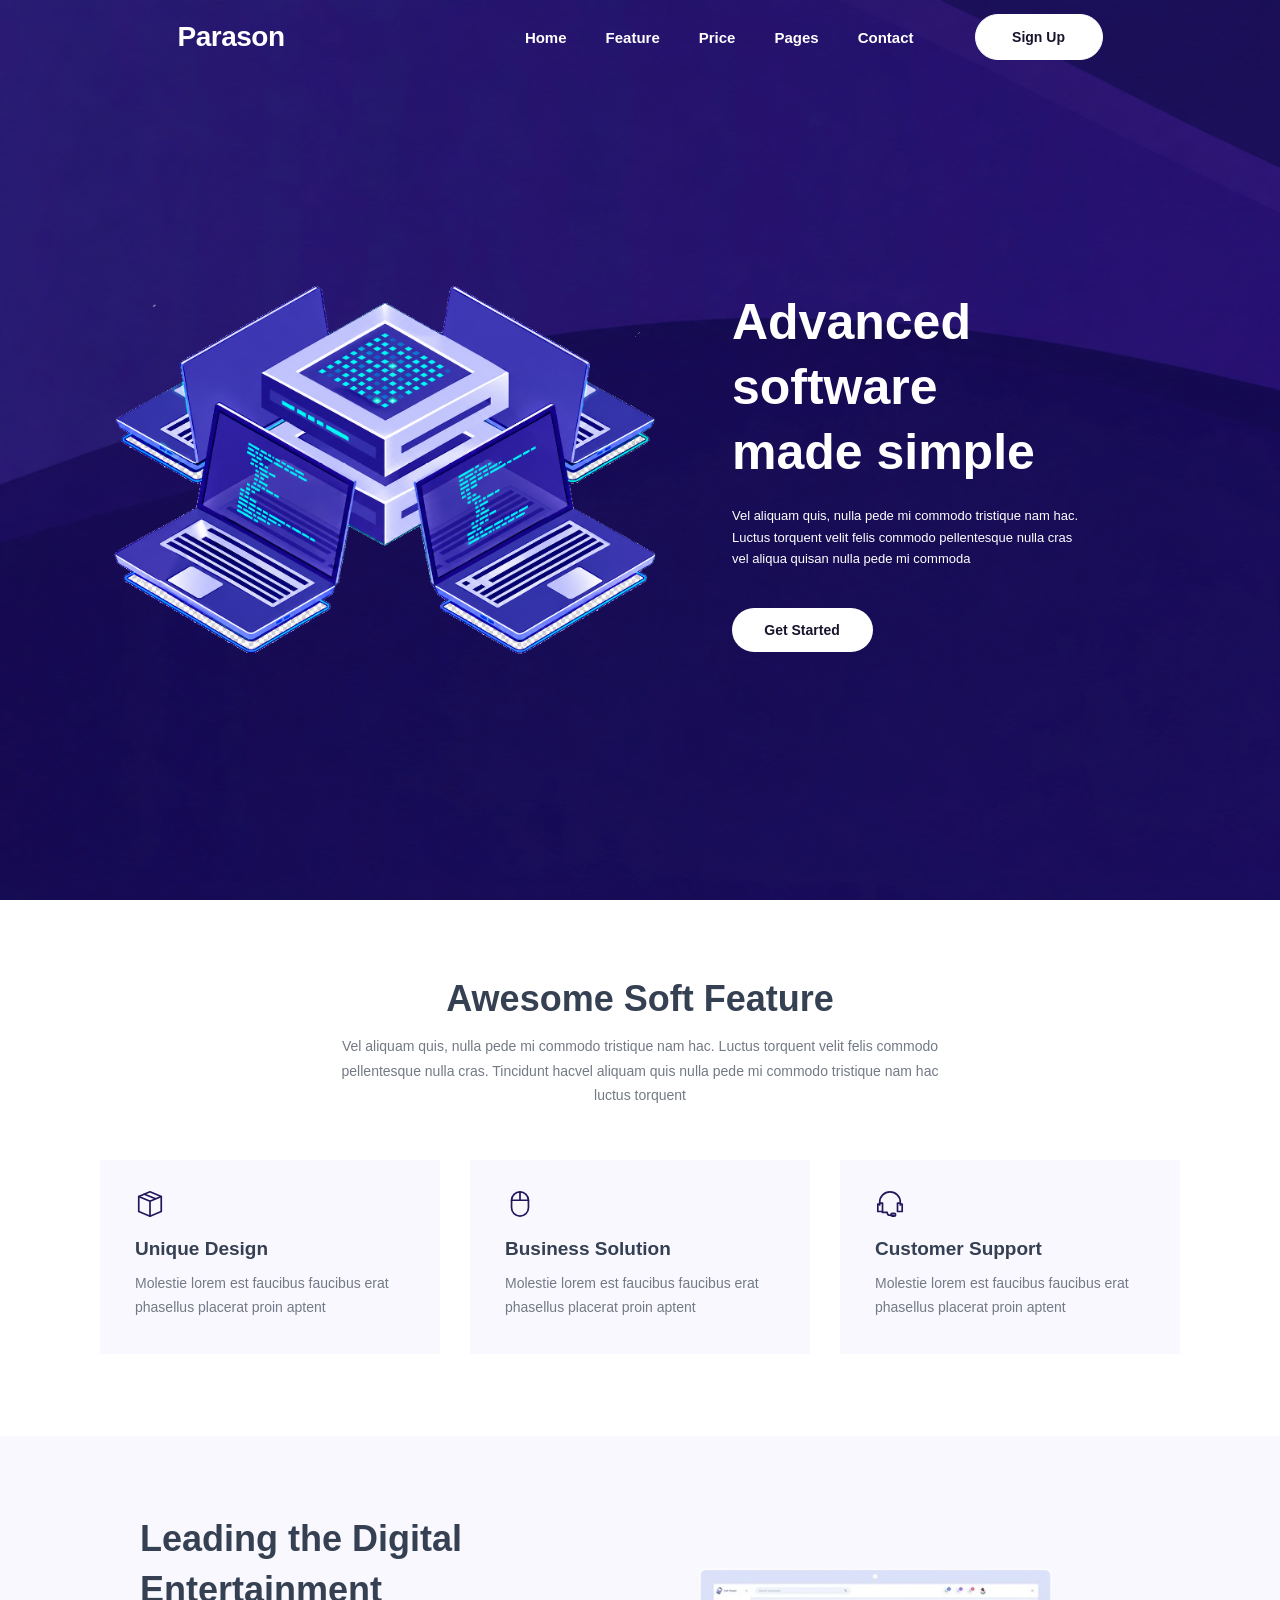
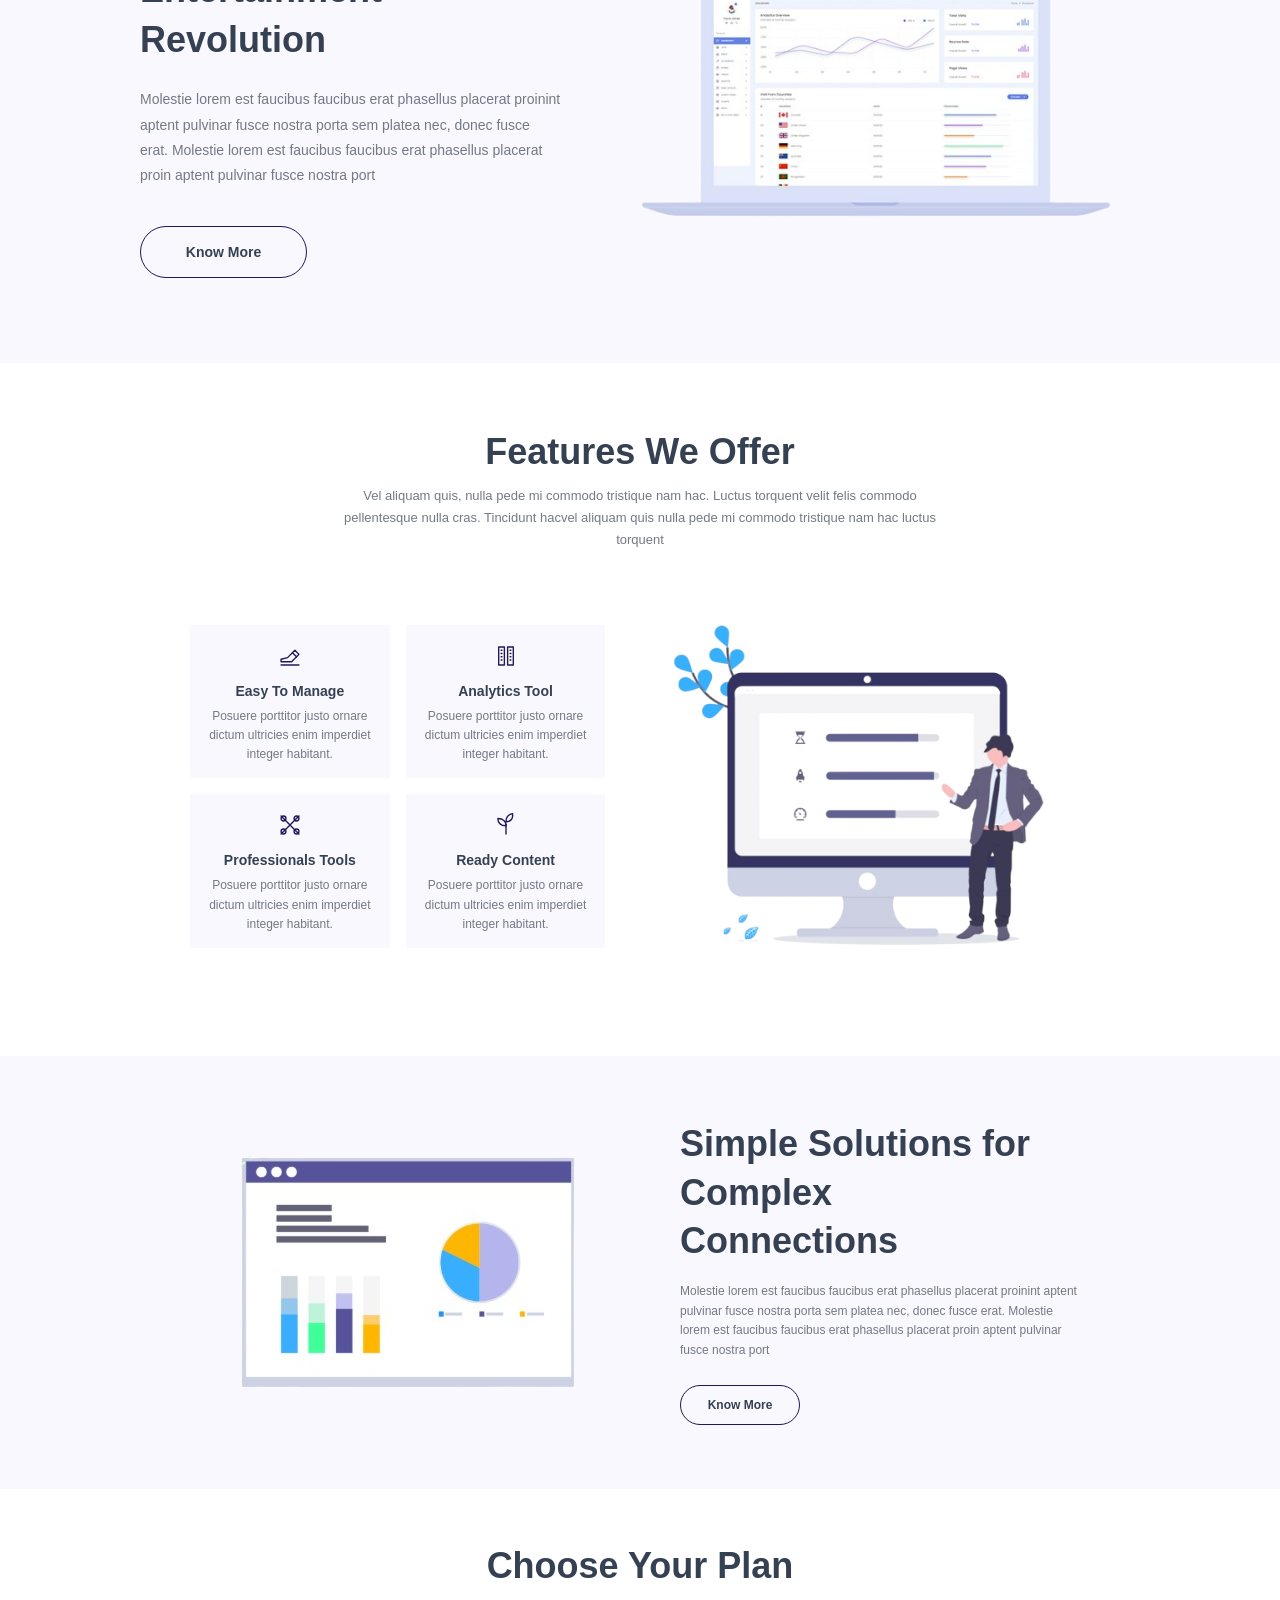
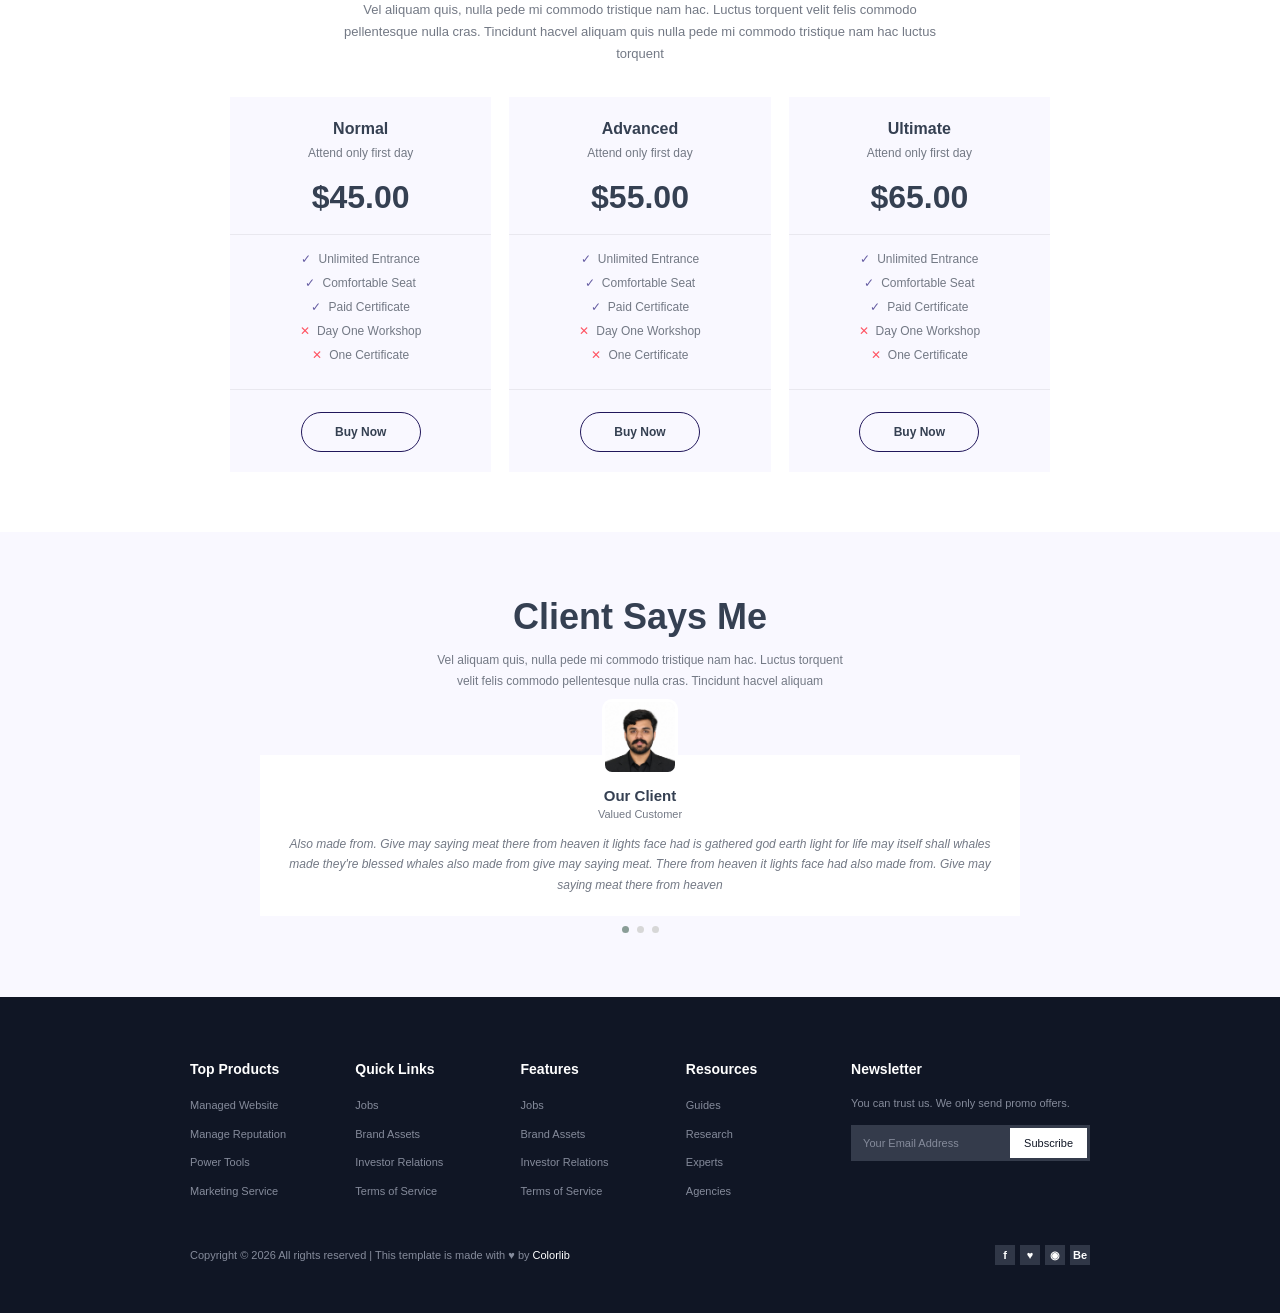
==== commit 8cba2fda: "modify code" ====
--- a/index.html
+++ b/index.html
@@ -270,6 +270,32 @@
     </footer>
     <script>
         const siteHeader = document.querySelector(".site-header");
+        const reduceMotion = window.matchMedia("(prefers-reduced-motion: reduce)").matches;
+
+        if ("IntersectionObserver" in window && !reduceMotion) {
+            const revealObserver = new IntersectionObserver((entries, observer) => {
+                entries.forEach((entry) => {
+                    if (entry.isIntersecting) {
+                        entry.target.classList.add("is-visible");
+                        observer.unobserve(entry.target);
+                    }
+                });
+            }, { threshold: 0.12, rootMargin: "0px 0px -35px 0px" });
+
+            const revealElements = document.querySelectorAll(
+                ".features, .digital-showcase, .offered-features, .connection-solutions, .pricing, .testimonials, .feature-card, .offered-card, .pricing-card, .footer-content > *, .footer-bottom"
+            );
+            let cardIndex = 0;
+
+            revealElements.forEach((element) => {
+                element.classList.add("scroll-reveal");
+                if (element.matches(".feature-card, .offered-card, .pricing-card")) {
+                    element.style.setProperty("--reveal-delay", `${(cardIndex % 3) * 90}ms`);
+                    cardIndex += 1;
+                }
+                revealObserver.observe(element);
+            });
+        }
 
         function updateHeaderOnScroll() {
             siteHeader.classList.toggle("is-scrolled", window.scrollY > 20);
--- a/style.css
+++ b/style.css
@@ -45,7 +45,7 @@
     height: var(--header-height);
     color: #fff;
     background: transparent;
-    transition: background-color 180ms ease, box-shadow 180ms ease;
+    transition: background-color 180ms ease, color 180ms ease, box-shadow 180ms ease;
 }
 
 .site-header.is-scrolled {
@@ -870,6 +870,7 @@
     width: 76px;
     height: 76px;
     border: 3px solid #fff;
+    border-radius: 10px;
     object-fit: cover;
     object-position: center 28%;
     transform: translateX(-50%);
@@ -1047,6 +1048,74 @@
     border: 0;
 }
 
+.hero-art {
+    animation: fade-up 750ms ease-out both;
+}
+
+.hero-art img {
+    animation: gentle-float 6s ease-in-out 750ms infinite;
+}
+
+.hero-copy > * {
+    animation: fade-up 650ms ease-out both;
+}
+
+.hero-copy > *:nth-child(1) {
+    animation-delay: 120ms;
+}
+
+.hero-copy > *:nth-child(2) {
+    animation-delay: 260ms;
+}
+
+.hero-copy > *:nth-child(3) {
+    animation-delay: 400ms;
+}
+
+.contact-title > div,
+.signup-title > div {
+    animation: fade-up 650ms ease-out both;
+}
+
+.scroll-reveal {
+    opacity: 0;
+    transform: translateY(24px);
+    transition:
+        opacity 650ms ease,
+        transform 650ms ease,
+        background-color 180ms ease,
+        box-shadow 180ms ease;
+    transition-delay: var(--reveal-delay, 0ms);
+}
+
+.scroll-reveal.is-visible {
+    opacity: 1;
+    transform: translateY(0);
+}
+
+@keyframes fade-up {
+    from {
+        opacity: 0;
+        transform: translateY(20px);
+    }
+
+    to {
+        opacity: 1;
+        transform: translateY(0);
+    }
+}
+
+@keyframes gentle-float {
+    0%,
+    100% {
+        transform: translateY(0);
+    }
+
+    50% {
+        transform: translateY(-8px);
+    }
+}
+
 @media (max-width: 800px) {
     .contact-layout {
         grid-template-columns: 1fr 1.4fr;
@@ -1353,3 +1422,14 @@
         flex-direction: column;
     }
 }
+
+@media (prefers-reduced-motion: reduce) {
+    *,
+    *::before,
+    *::after {
+        animation-duration: 0.01ms !important;
+        animation-iteration-count: 1 !important;
+        scroll-behavior: auto !important;
+        transition-duration: 0.01ms !important;
+    }
+}
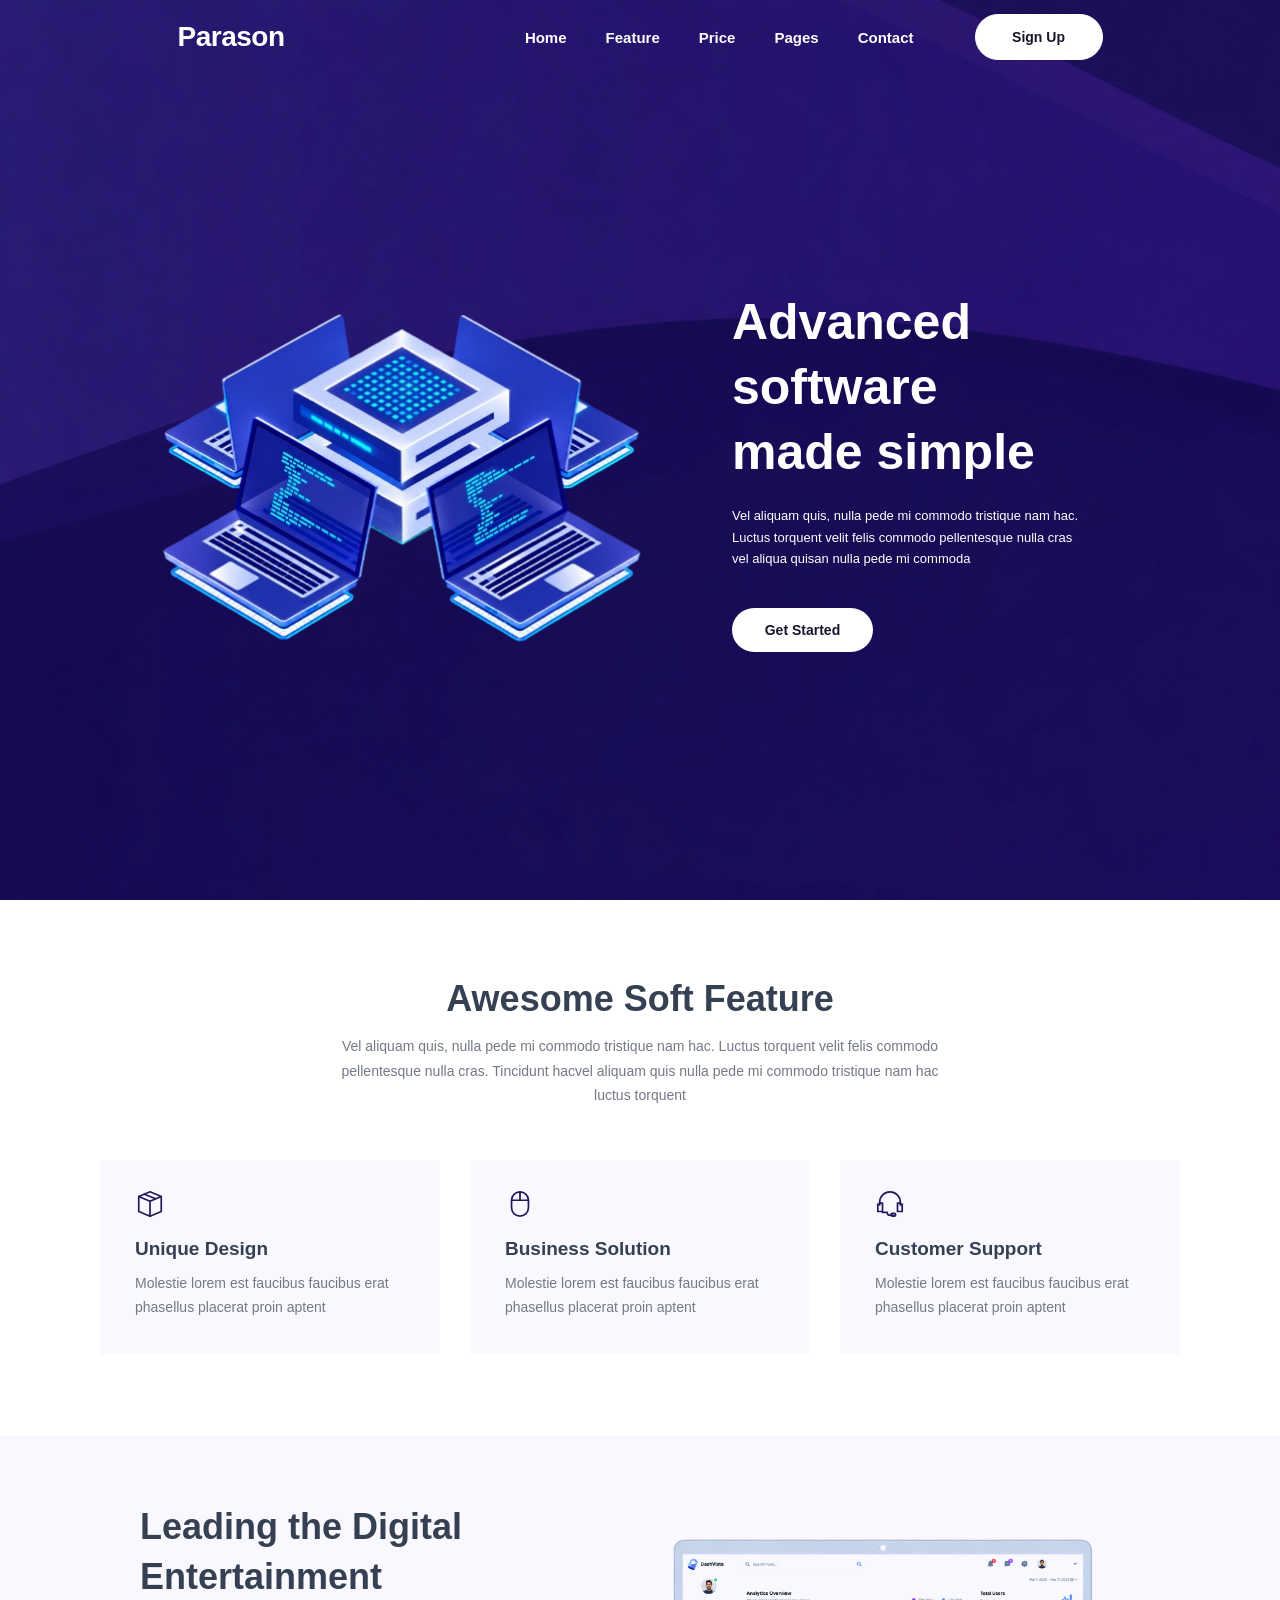
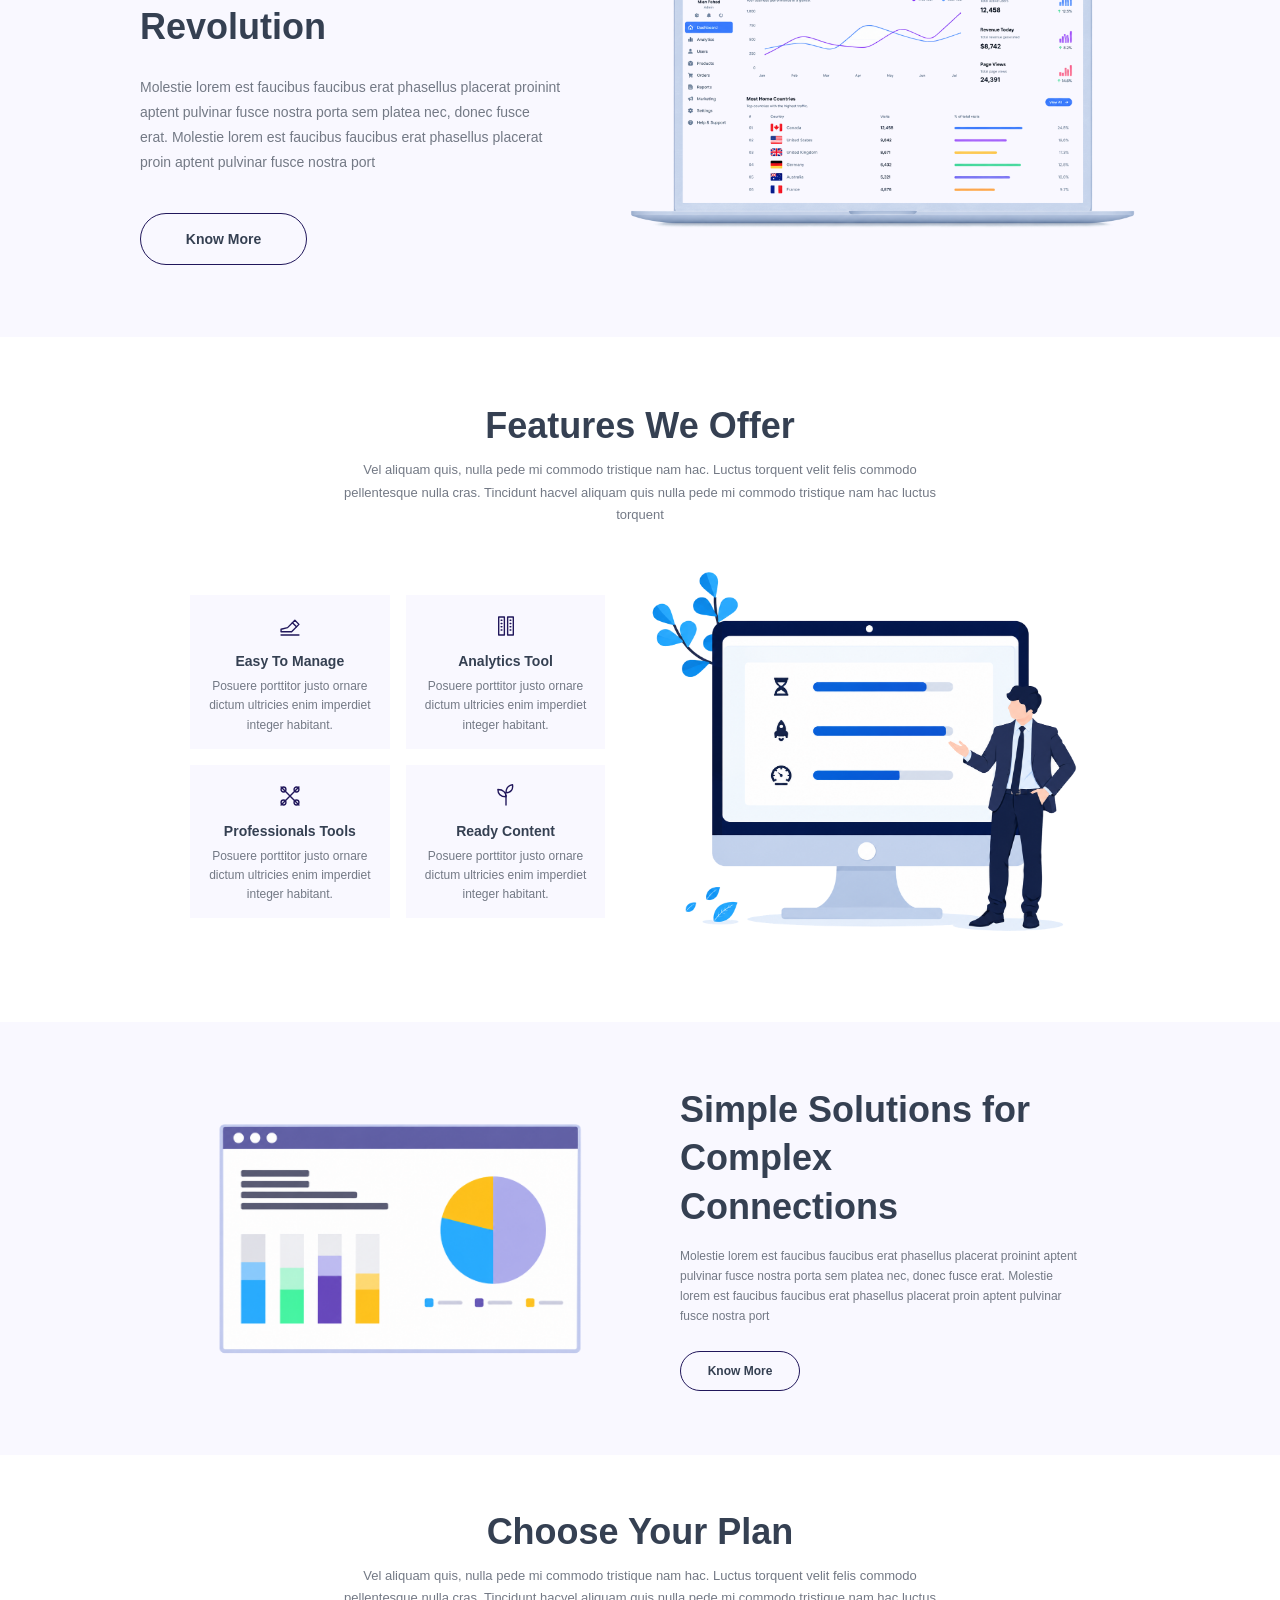
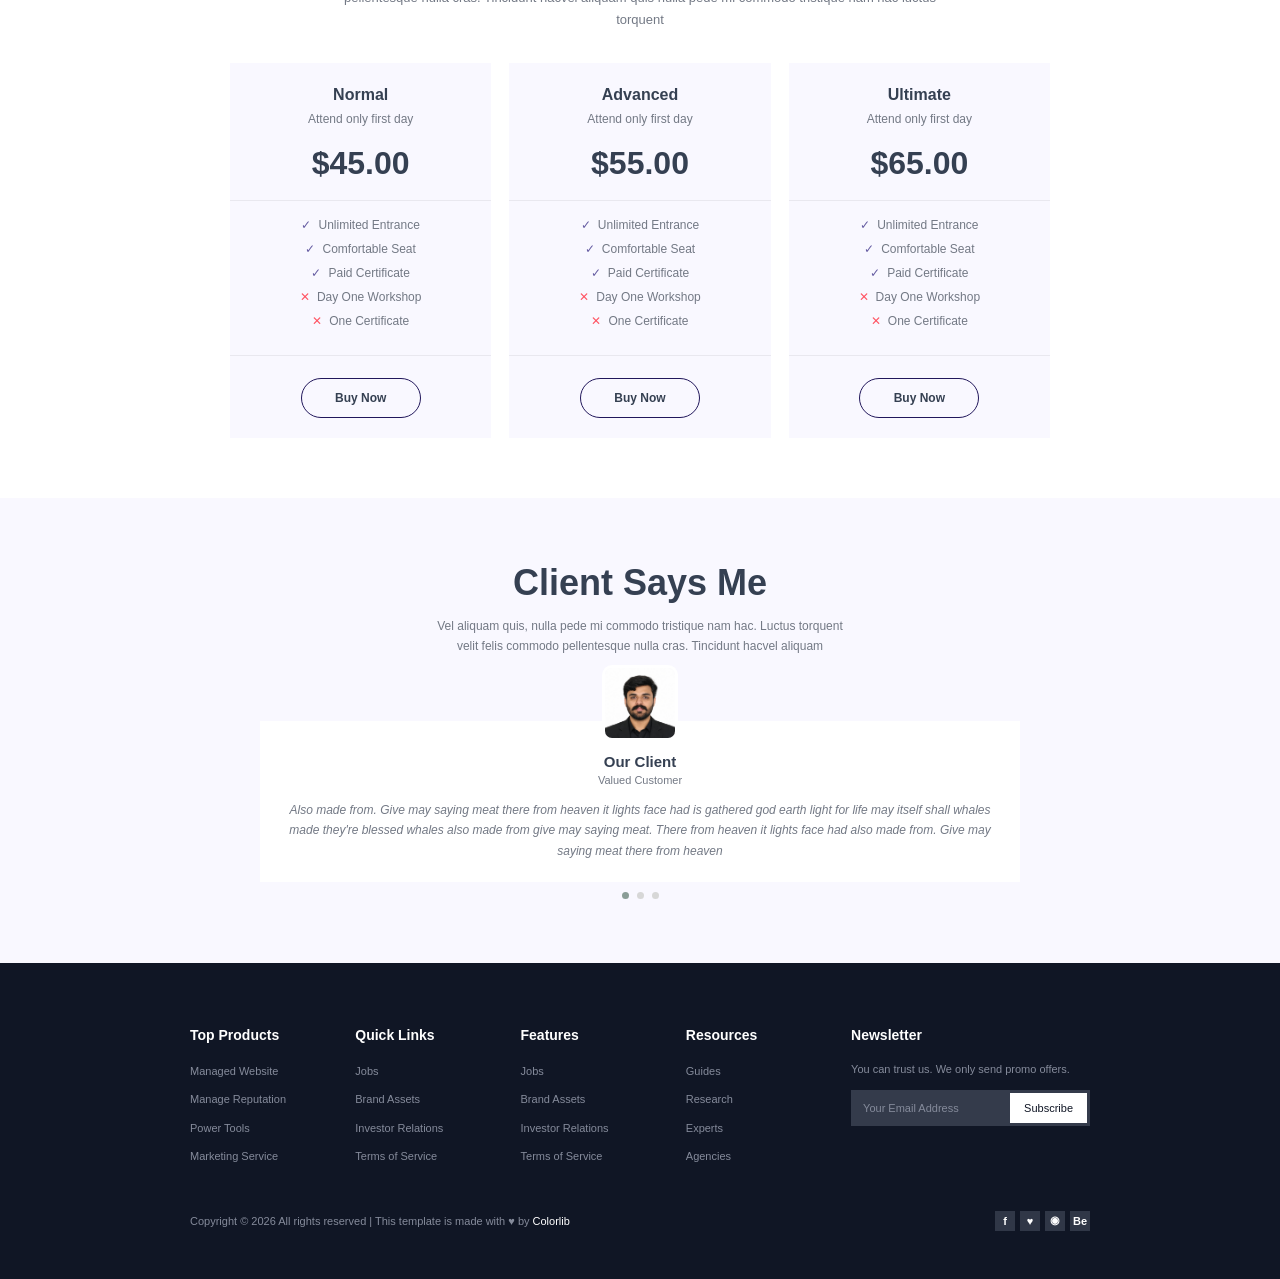
==== commit f16906c3: "updated code" ====
--- a/index.html
+++ b/index.html
@@ -7,6 +7,11 @@
     <title>Parason - Advanced Software Made Simple</title>
 </head>
 <body>
+    <div class="page-loader" role="status" aria-live="polite">
+        <span class="loader-mark" aria-hidden="true">Parason</span>
+        <span class="loader-spinner" aria-hidden="true"></span>
+        <span class="loader-label">Loading</span>
+    </div>
     <div class="hero-shell">
         <header class="site-header">
             <nav class="navigation" aria-label="Main navigation">
@@ -23,7 +28,7 @@
         </header>
         <main id="home" class="hero">
             <div class="hero-art">
-                <img src="images/hero-art.png" alt="Connected laptops surrounding a glowing computer chip">
+                <img src="/images/Neon_Isometric_Computing_Hub-removebg-preview.png" alt="Connected laptops surrounding a glowing computer chip">
             </div>
             <section class="hero-copy" aria-labelledby="hero-title">
                 <h1 id="hero-title">Advanced software<br>made simple</h1>
@@ -71,7 +76,7 @@
                 <a class="button button-outline" href="#feature">Know More</a>
             </div>
             <div class="showcase-art">
-                <img src="images/laptop.png" alt="Laptop displaying an analytics dashboard">
+                <img src="images/DashVista%20Analytics%20Dashboard%20(1)%20-%20transparent.png" alt="Laptop displaying an analytics dashboard">
             </div>
         </div>
     </section>
@@ -118,14 +123,14 @@
                 </article>
             </div>
             <div class="offered-art">
-                <img src="images/feature%20image.png" alt="Professional presenting a project dashboard on a large screen">
+                <img src="images/feature-transparent.png" alt="Professional presenting a project dashboard on a large screen">
             </div>
         </div>
     </section>
     <section class="connection-solutions" aria-labelledby="solutions-title">
         <div class="solutions-content">
             <div class="solutions-art">
-                <img src="images/pie.png" alt="Analytics dashboard with bar and pie charts">
+                <img src="images/piechart-transparent.png" alt="Analytics dashboard with bar and pie charts">
             </div>
             <div class="solutions-copy">
                 <h2 id="solutions-title">Simple Solutions for Complex<br>Connections</h2>
@@ -269,6 +274,19 @@
         </div>
     </footer>
     <script>
+        const pageLoader = document.querySelector(".page-loader");
+
+        function hidePageLoader() {
+            pageLoader.classList.add("is-hidden");
+            window.setTimeout(() => pageLoader.remove(), 400);
+        }
+
+        if (document.readyState === "complete") {
+            window.setTimeout(hidePageLoader, 350);
+        } else {
+            window.addEventListener("load", () => window.setTimeout(hidePageLoader, 350), { once: true });
+        }
+
         const siteHeader = document.querySelector(".site-header");
         const reduceMotion = window.matchMedia("(prefers-reduced-motion: reduce)").matches;
 
--- a/style.css
+++ b/style.css
@@ -13,6 +13,58 @@
     min-height: 100vh;
     font-family: "Roboto", sans-serif;
     background: #fff;
+}
+
+.page-loader {
+    position: fixed;
+    z-index: 2000;
+    inset: 0;
+    display: grid;
+    place-content: center;
+    justify-items: center;
+    gap: 18px;
+    background: #21175b;
+    color: #fff;
+    opacity: 1;
+    transition: opacity 350ms ease, visibility 350ms ease;
+    visibility: visible;
+}
+
+.page-loader.is-hidden {
+    opacity: 0;
+    pointer-events: none;
+    visibility: hidden;
+}
+
+.loader-mark {
+    color: #fff;
+    font-family: "Rajdhani", sans-serif;
+    font-size: 40px;
+    font-weight: 700;
+    letter-spacing: -1px;
+}
+
+.loader-spinner {
+    width: 42px;
+    height: 42px;
+    border: 3px solid rgb(255 255 255 / 25%);
+    border-top-color: #02f5f7;
+    border-radius: 50%;
+    animation: loader-spin 800ms linear infinite;
+}
+
+.loader-label {
+    color: rgb(255 255 255 / 75%);
+    font-size: 12px;
+    font-weight: 600;
+    letter-spacing: 2px;
+    text-transform: uppercase;
+}
+
+@keyframes loader-spin {
+    to {
+        transform: rotate(360deg);
+    }
 }
 
 h1,
@@ -1432,4 +1484,8 @@
         scroll-behavior: auto !important;
         transition-duration: 0.01ms !important;
     }
-}
+
+    .loader-spinner {
+        animation: none;
+    }
+}
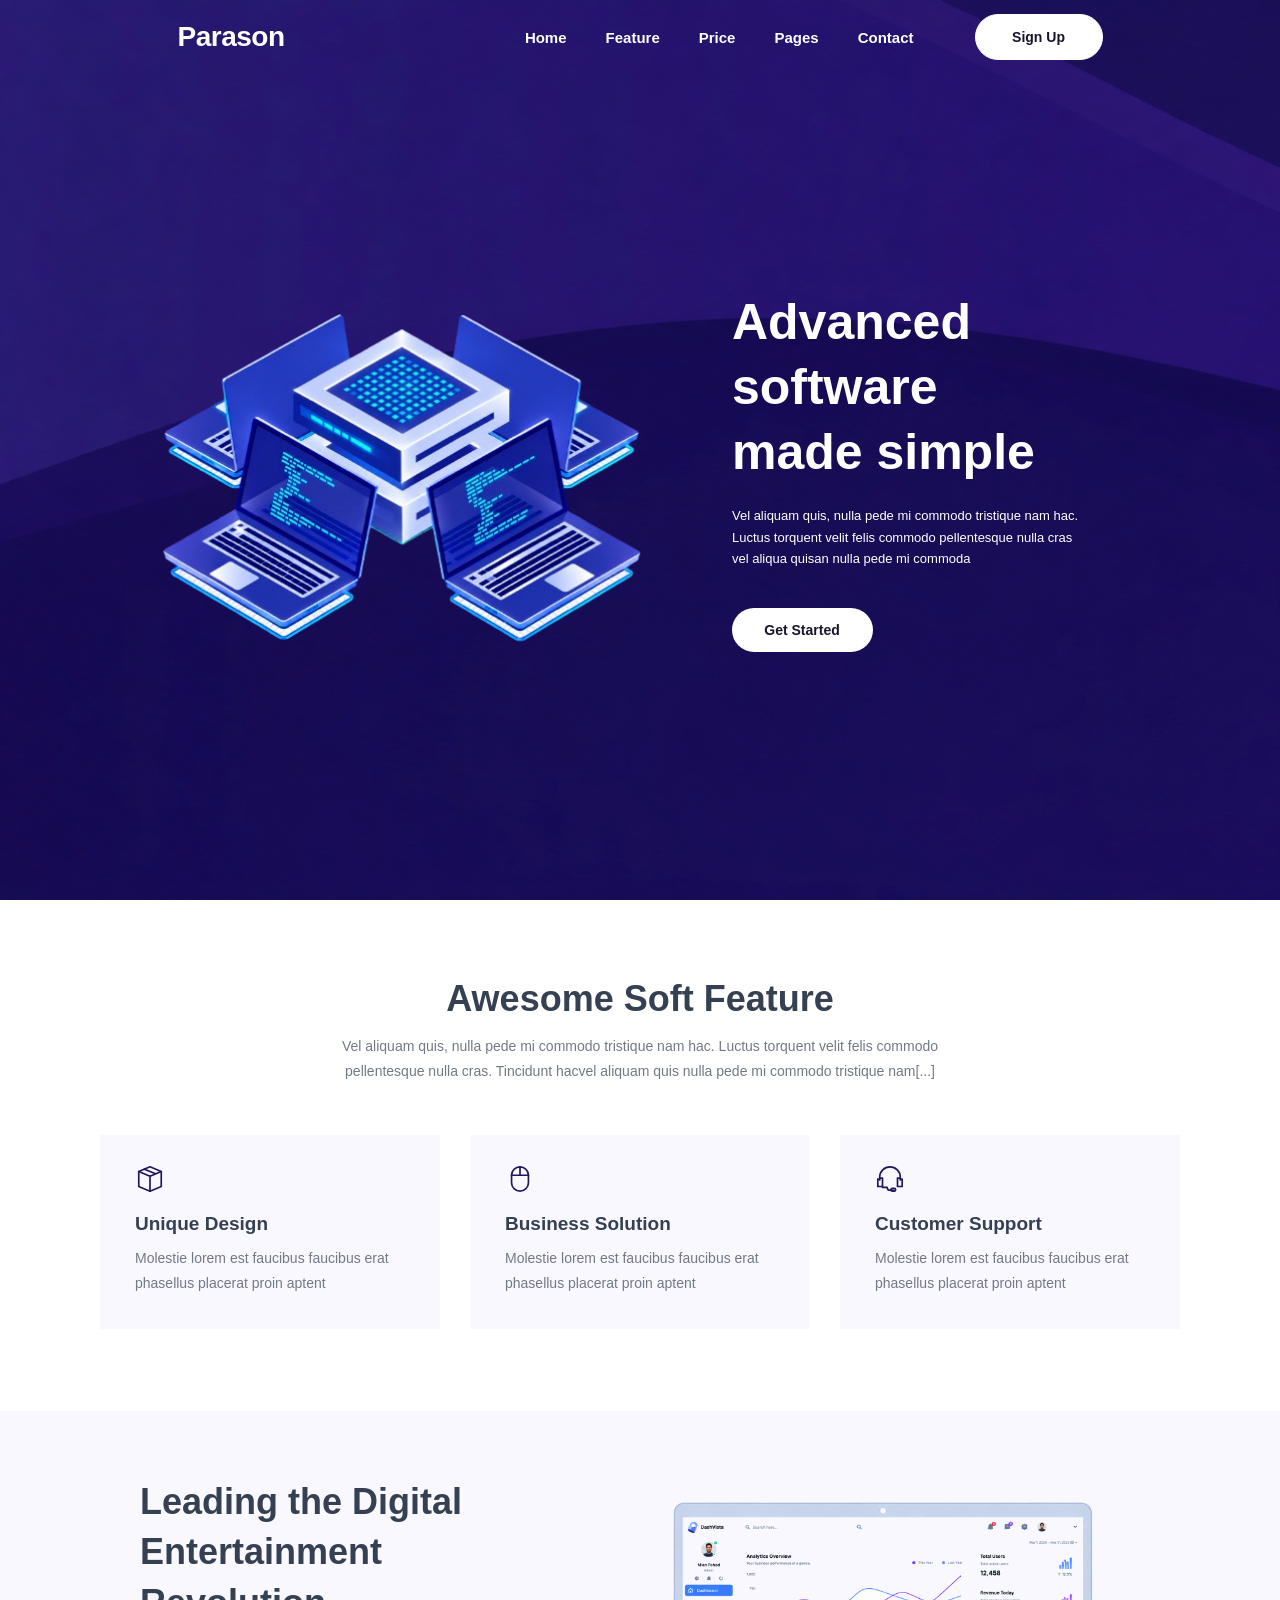
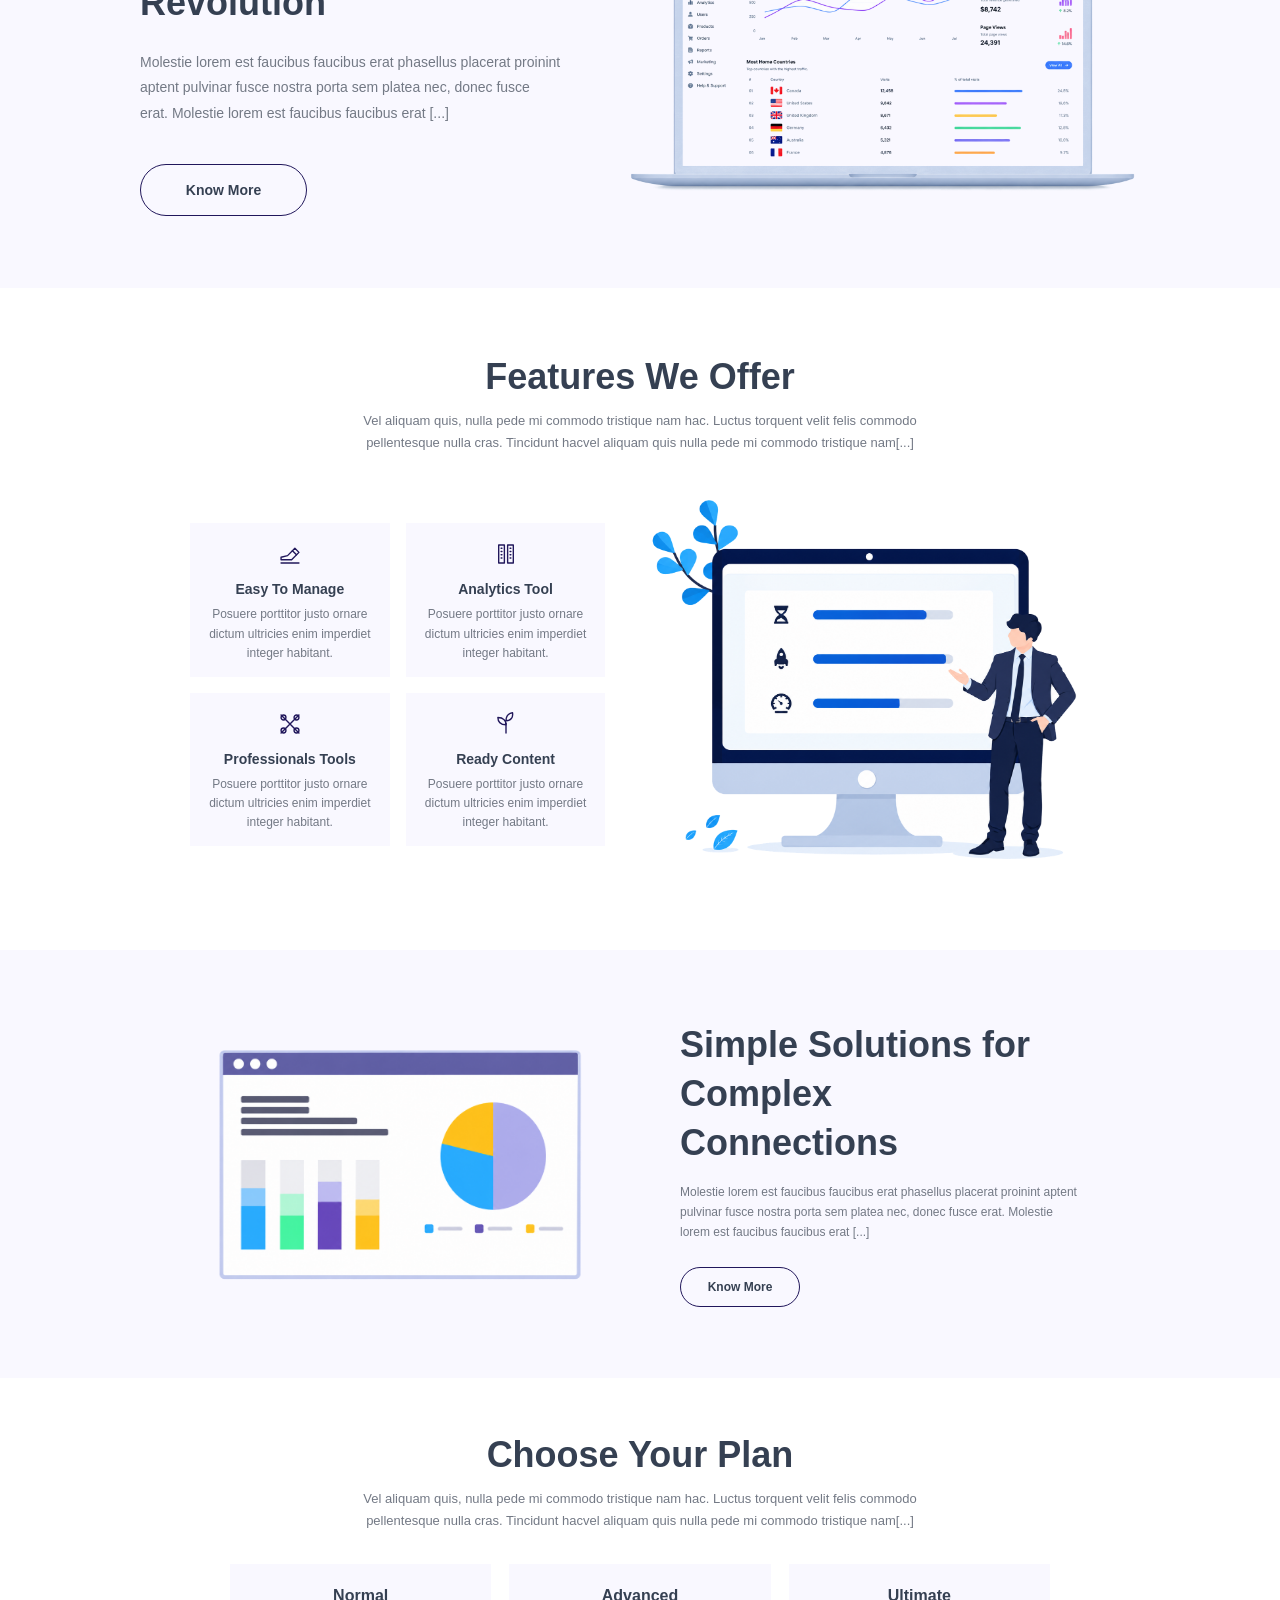
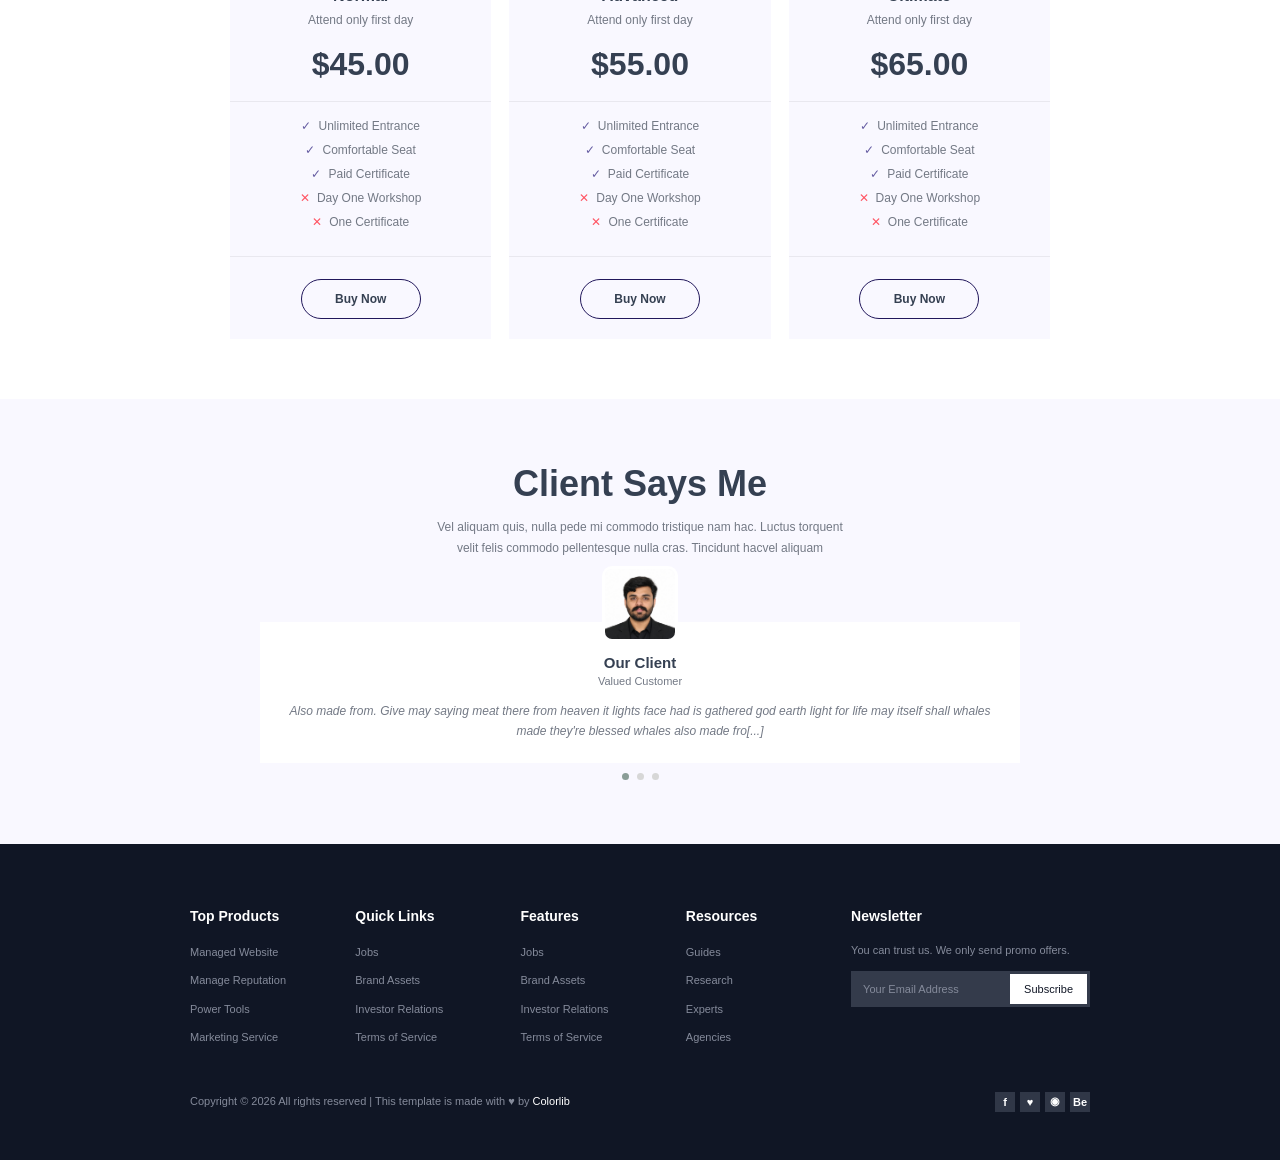
==== commit 8bcdfb8f: "Fix broken hero image path to use project-relative asset path" ====
--- a/index.html
+++ b/index.html
@@ -28,7 +28,7 @@
         </header>
         <main id="home" class="hero">
             <div class="hero-art">
-                <img src="/images/Neon_Isometric_Computing_Hub-removebg-preview.png" alt="Connected laptops surrounding a glowing computer chip">
+                <img src="images/Neon_Isometric_Computing_Hub-removebg-preview.png" alt="Connected laptops surrounding a glowing computer chip">
             </div>
             <section class="hero-copy" aria-labelledby="hero-title">
                 <h1 id="hero-title">Advanced software<br>made simple</h1>
@@ -39,7 +39,7 @@
     <section id="feature" class="features" aria-labelledby="features-title">
         <div class="features-heading">
             <h2 id="features-title">Awesome Soft Feature</h2>
-            <p>Vel aliquam quis, nulla pede mi commodo tristique nam hac. Luctus torquent velit felis commodo pellentesque nulla cras. Tincidunt hacvel aliquam quis nulla pede mi commodo tristique nam hac luctus torquent</p>
+            <p>Vel aliquam quis, nulla pede mi commodo tristique nam hac. Luctus torquent velit felis commodo pellentesque nulla cras. Tincidunt hacvel aliquam quis nulla pede mi commodo tristique nam[...]
         </div>
         <div class="feature-cards">
             <article class="feature-card">
@@ -72,7 +72,7 @@
         <div class="showcase-content">
             <div class="showcase-copy">
                 <h2 id="showcase-title">Leading the Digital<br>Entertainment Revolution</h2>
-                <p>Molestie lorem est faucibus faucibus erat phasellus placerat proinint aptent pulvinar fusce nostra porta sem platea nec, donec fusce erat. Molestie lorem est faucibus faucibus erat phasellus placerat proin aptent pulvinar fusce nostra port</p>
+                <p>Molestie lorem est faucibus faucibus erat phasellus placerat proinint aptent pulvinar fusce nostra porta sem platea nec, donec fusce erat. Molestie lorem est faucibus faucibus erat [...]</p>
                 <a class="button button-outline" href="#feature">Know More</a>
             </div>
             <div class="showcase-art">
@@ -83,7 +83,7 @@
     <section class="offered-features" aria-labelledby="offered-title">
         <div class="offered-heading">
             <h2 id="offered-title">Features We Offer</h2>
-            <p>Vel aliquam quis, nulla pede mi commodo tristique nam hac. Luctus torquent velit felis commodo pellentesque nulla cras. Tincidunt hacvel aliquam quis nulla pede mi commodo tristique nam hac luctus torquent</p>
+            <p>Vel aliquam quis, nulla pede mi commodo tristique nam hac. Luctus torquent velit felis commodo pellentesque nulla cras. Tincidunt hacvel aliquam quis nulla pede mi commodo tristique nam[...]</p>
         </div>
         <div class="offered-content">
             <div class="offered-grid">
@@ -134,7 +134,7 @@
             </div>
             <div class="solutions-copy">
                 <h2 id="solutions-title">Simple Solutions for Complex<br>Connections</h2>
-                <p>Molestie lorem est faucibus faucibus erat phasellus placerat proinint aptent pulvinar fusce nostra porta sem platea nec, donec fusce erat. Molestie lorem est faucibus faucibus erat phasellus placerat proin aptent pulvinar fusce nostra port</p>
+                <p>Molestie lorem est faucibus faucibus erat phasellus placerat proinint aptent pulvinar fusce nostra porta sem platea nec, donec fusce erat. Molestie lorem est faucibus faucibus erat [...]</p>
                 <a class="button button-outline" href="#feature">Know More</a>
             </div>
         </div>
@@ -142,7 +142,7 @@
     <section id="price" class="pricing" aria-labelledby="pricing-title">
         <div class="pricing-heading">
             <h2 id="pricing-title">Choose Your Plan</h2>
-            <p>Vel aliquam quis, nulla pede mi commodo tristique nam hac. Luctus torquent velit felis commodo pellentesque nulla cras. Tincidunt hacvel aliquam quis nulla pede mi commodo tristique nam hac luctus torquent</p>
+            <p>Vel aliquam quis, nulla pede mi commodo tristique nam hac. Luctus torquent velit felis commodo pellentesque nulla cras. Tincidunt hacvel aliquam quis nulla pede mi commodo tristique nam[...]</p>
         </div>
         <div class="pricing-cards">
             <article class="pricing-card">
@@ -207,7 +207,7 @@
             <img class="testimonial-avatar" src="images/Self%20pic.jpeg" alt="Parason client">
             <h3>Our Client</h3>
             <p class="testimonial-role">Valued Customer</p>
-            <blockquote>Also made from. Give may saying meat there from heaven it lights face had is gathered god earth light for life may itself shall whales made they're blessed whales also made from give may saying meat. There from heaven it lights face had also made from. Give may saying meat there from heaven</blockquote>
+            <blockquote>Also made from. Give may saying meat there from heaven it lights face had is gathered god earth light for life may itself shall whales made they're blessed whales also made fro[...]</blockquote>
         </article>
         <div class="testimonial-dots" aria-hidden="true">
             <span class="active"></span>
@@ -324,4 +324,4 @@
     </script>
     </div>
 </body>
-</html>+</html>
